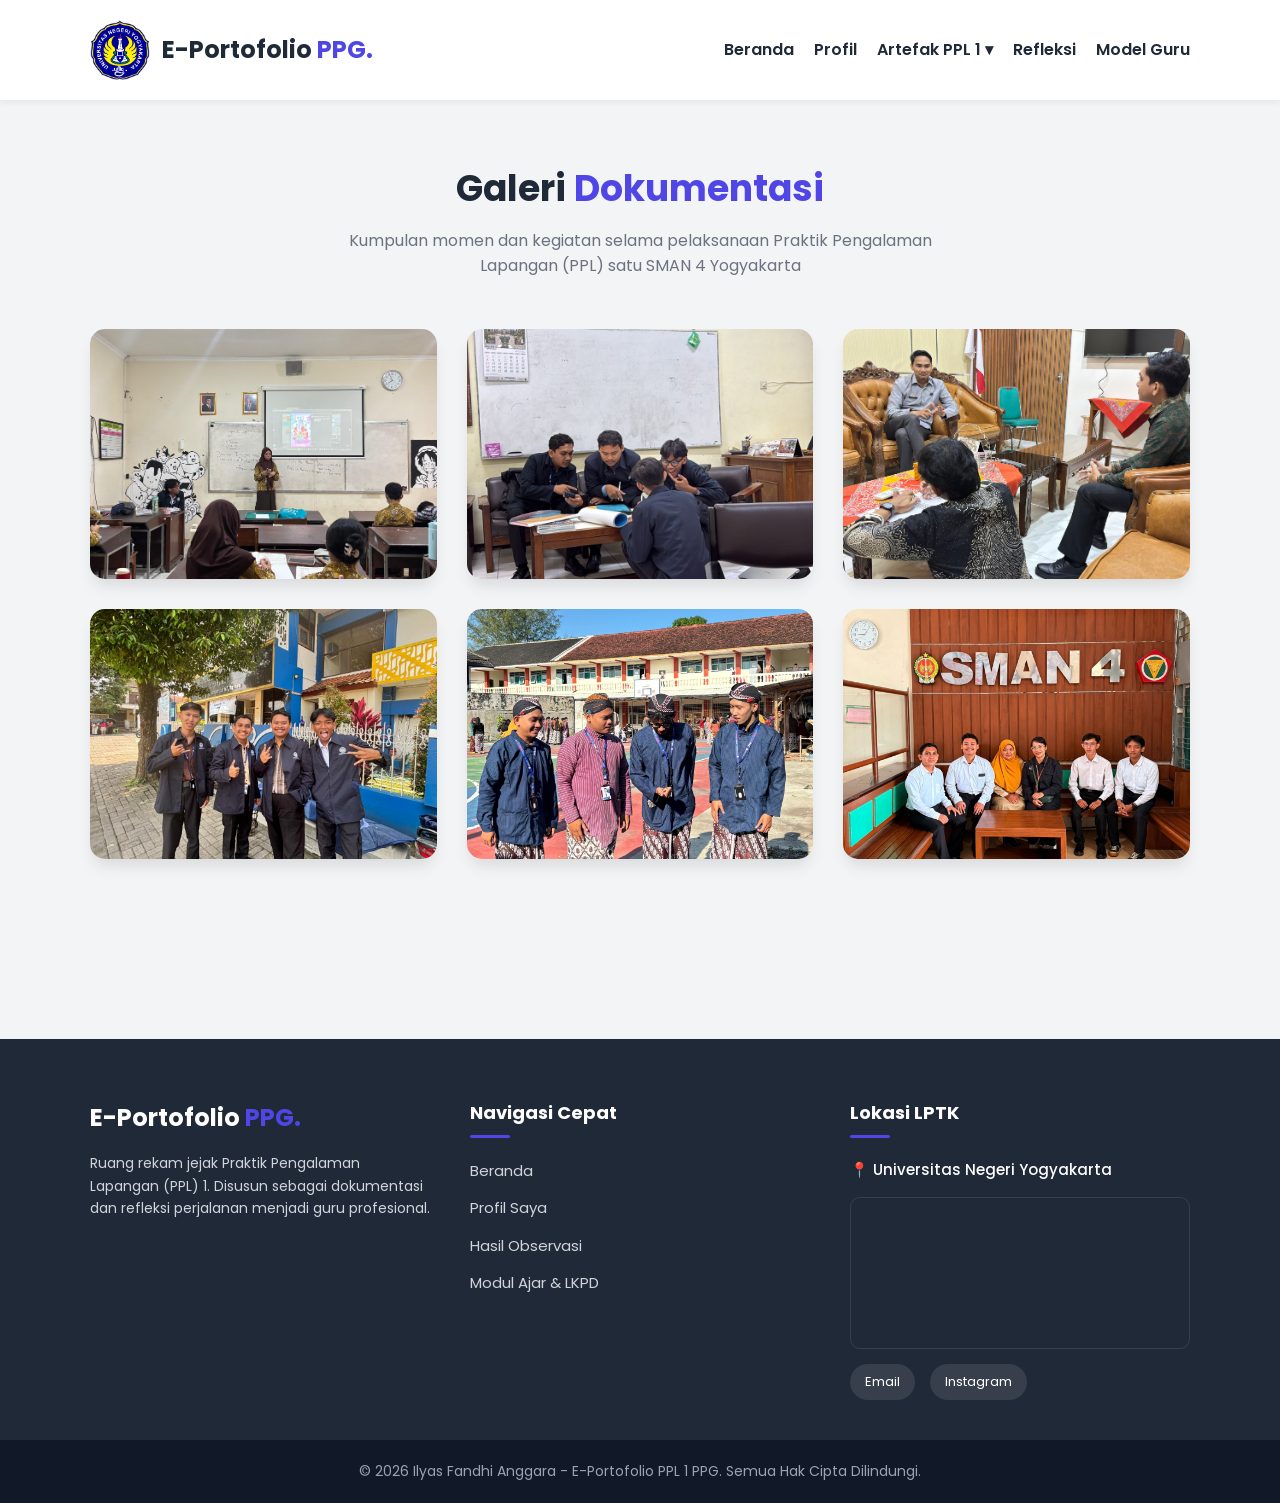
==== dokumentasi.html @ 31c81ce7 "first commit" ====
<!doctype html>
<html lang="id">
  <head>
    <meta charset="UTF-8" />
    <meta name="viewport" content="width=device-width, initial-scale=1.0" />
    <title>Dokumentasi PPL 1 | PPG Calon Guru</title>
    <link rel="stylesheet" href="Css/dokumentasi.css" />
    <link rel="icon" type="image/png" href="Images/logo_uny.png" />
    <link href="https://fonts.googleapis.com/css2?family=Poppins:wght@300;400;600;700&display=swap" rel="stylesheet" />
  </head>
  <body>
    <header>
      <div class="container header-container">
        <div class="logo-wrapper">
          <img src="Images/logo_uny.png" alt="Logo UNY" class="logo-img" />
          <h2 class="logo">E-Portofolio<span> PPG.</span></h2>
        </div>

        <nav>
          <ul class="nav-links">
            <li><a href="index.html">Beranda</a></li>
            <li><a href="profil.html">Profil</a></li>

            <li class="dropdown">
              <a href="" class="dropbtn">Artefak PPL 1 &#9662;</a>
              <ul class="dropdown-content">
                <li><a href="observasi.html">Hasil Observasi</a></li>
                <li><a href="modul.html">Modul Ajar</a></li>
                <li><a href="lkpd.html">LKPD</a></li>
                <li><a href="dokumentasi.html">Dokumentasi</a></li>
              </ul>
            </li>

            <li><a href="refleksi.html">Refleksi</a></li>
            <li><a href="modelguru.html">Model Guru</a></li>
          </ul>
        </nav>
      </div>
    </header>

    <main>
      <section class="dokumentasi-section">
        <div class="container">
          
          <div class="section-header">
            <h1 class="page-title">Galeri <span>Dokumentasi</span></h1>
            <p class="page-subtitle">Kumpulan momen dan kegiatan selama pelaksanaan Praktik Pengalaman Lapangan (PPL) satu SMAN 4 Yogyakarta</p>
          </div>

          <div class="gallery-grid">
            
            <div class="gallery-item">
              <img src="Images/praktik1.jpeg" alt="Praktik Mengajar">
              <div class="gallery-caption">
                <h3>Praktik Mengajar Kelas X</h3>
                <p>Praktik mengajar langsung di kelas XE5 dengan model pembelajaran PjBL</p>
              </div>
            </div>

            <div class="gallery-item">
              <img src="Images/bimbingan_dpl.jpeg" alt="Bimbingan Kelompok">
              <div class="gallery-caption">
                <h3>Bimbingan Kelompok</h3>
                <p>Bimbingan bersama DPL membahas terkait pembuatan Modul Ajar</p>
              </div>
            </div>

            <div class="gallery-item">
              <img src="Images/Observasi-lingkungan.jpeg" alt="Observasi Lingkungan">
              <div class="gallery-caption">
                <h3>Observasi Sekolah</h3>
                <p>Kegiatan pengenalan lingkungan dan budaya sekolah.</p>
              </div>
            </div>

            <div class="gallery-item">
              <img src="Images/evaluasi.jpeg" alt="Evaluasi Pembelajaran">
              <div class="gallery-caption">
                <h3>Asesmen Pembelajaran</h3>
                <p>Melaksanakan asesmen pembelajaran menggunakan media interaktif.</p>
              </div>
            </div>

            <div class="gallery-item">
              <img src="Images/patbheboys.jpeg" alt="Diskusi Guru Pamong">
              <div class="gallery-caption">
                <h3>Patbhe Boys</h3>
                <p>Pria tampan ppl patbhe PPG Prajab</p>
              </div>
            </div>

            <div class="gallery-item">
              <img src="Images/foto_bersama.jpeg" alt="Foto Bersama">
              <div class="gallery-caption">
                <h3>Foto Bersama</h3>
                <p>Foto bersama Guru Pamong dan Dosen Pembimbing Lapang</p>
              </div>
            </div>

          </div>
        </div>
      </section>
    </main>

    <footer class="site-footer">
      <div class="container footer-container">
        <div class="footer-col brand-col">
          <h3>E-Portofolio<span> PPG.</span></h3>
          <p>Ruang rekam jejak Praktik Pengalaman Lapangan (PPL) 1. Disusun sebagai dokumentasi dan refleksi perjalanan menjadi guru profesional.</p>
        </div>

        <div class="footer-col links-col">
          <h4>Navigasi Cepat</h4>
          <ul>
            <li><a href="index.html">Beranda</a></li>
            <li><a href="profil.html">Profil Saya</a></li>
            <li><a href="observasi.html">Hasil Observasi</a></li>
            <li><a href="modul.html">Modul Ajar & LKPD</a></li>
          </ul>
        </div>

        <div class="footer-col contact-col">
          <h4>Lokasi LPTK</h4>
          <p>📍 Universitas Negeri Yogyakarta</p>

          <div class="map-container">
            <iframe
              src="https://maps.google.com/maps?q=Universitas%20Negeri%20Yogyakarta&t=&z=15&ie=UTF8&iwloc=&output=embed"
              width="100%"
              height="150"
              style="border: 0"
              allowfullscreen=""
              loading="lazy"
              referrerpolicy="no-referrer-when-downgrade"
            >
            </iframe>
          </div>

          <div class="social-links">
            <a href="ilyasfandhianggara@gmail.com">Email</a>
            <a href="https://www.instagram.com/fandhidk17/">Instagram</a>
          </div>
        </div>
      </div>

      <div class="footer-bottom">
        <div class="container">
          <p>&copy; 2026 Ilyas Fandhi Anggara - E-Portofolio PPL 1 PPG. Semua Hak Cipta Dilindungi.</p>
        </div>
      </div>
    </footer>
  </body>
</html>
  </body>
</html>
---- Css/dokumentasi.css ----
/* --- Pengaturan Dasar & Variabel Warna Kekinian --- */
:root {
  --primary-color: #4f46e5; /* Biru Indigo */
  --secondary-color: #818cf8;
  --dark-color: #1f2937;
  --light-bg: #f3f4f6;
  --white: #ffffff;
  --transition: all 0.3s ease;
}

* {
  margin: 0;
  padding: 0;
  box-sizing: border-box;
  font-family: "Poppins", sans-serif;
}

/* Scroll yang mulus saat menu diklik */
html {
  scroll-behavior: smooth;
}

body {
  background-color: var(--light-bg);
  color: var(--dark-color);
  line-height: 1.6;
}

.container {
  width: 90%;
  max-width: 1100px;
  margin: auto;
}

/* --- Pengaturan Logo Kampus (UNY) --- */
.logo-wrapper {
  display: flex;
  align-items: center;
  gap: 12px; /* Jarak antara gambar logo UNY dan teks */
}

.logo-img {
  width: 60px; /* Atur angka ini kalau logonya kelihatannya kurang besar atau kekecilan */
  height: auto;
}

/* --- Header & Navigasi Sticky --- */
header {
  background-color: var(--white);
  box-shadow: 0 4px 6px -1px rgba(0, 0, 0, 0.05);
  position: sticky;
  top: 0;
  z-index: 100;
}

.header-container {
  display: flex;
  justify-content: space-between;
  align-items: center;
  padding: 20px 0;
}

.logo {
  font-size: 24px;
  font-weight: 700;
  color: var(--dark-color);
  margin-bottom: 0; /* Memastikan tidak ada margin bawah berlebih */
}

.logo span {
  color: var(--primary-color);
}

.nav-links {
  list-style: none;
  display: flex;
  gap: 20px;
  align-items: center; /* Memastikan semua menu lurus sejajar di tengah */
}

.nav-links a {
  text-decoration: none;
  color: var(--dark-color);
  font-weight: 600;
  transition: var(--transition);
}

.nav-links a:hover {
  color: var(--primary-color);
}

/* =========================================
   GAYA UNTUK MENU DROPDOWN DOKUMEN PPL
   ========================================= */

/* Menjadikan list dropdown sebagai patokan posisi */
.dropdown {
  position: relative;
}

/* Mengatur panah kecil agar sejajar dengan teks */
.dropbtn {
  display: flex;
  align-items: center;
  gap: 5px;
  cursor: pointer;
}

/* Kotak isi dropdown (Disembunyikan secara default) */
.dropdown-content {
  display: none;
  position: absolute;
  background-color: var(--white);
  min-width: 220px;
  box-shadow: 0 10px 25px rgba(0, 0, 0, 0.1);
  border-radius: 10px;
  top: 100%;
  left: 0;
  z-index: 1000;
  padding: 10px 0;
  margin-top: 2px; /* Jarak antara kotak menu dan header */
  list-style: none;
}

/* Gaya teks di dalam kotak dropdown */
.dropdown-content li a {
  color: var(--dark-color);
  padding: 12px 25px;
  text-decoration: none;
  display: block;
  font-size: 14px;
  font-weight: 500;
  transition: var(--transition);
}

/* Warna saat kursor menyentuh pilihan dokumen */
.dropdown-content li a:hover {
  background-color: rgba(79, 70, 229, 0.05);
  color: var(--primary-color);
  padding-left: 30px; /* Efek teks bergeser sedikit ke kanan */
}

/* Menampilkan kotak dropdown saat menu utama disorot */
.dropdown:hover .dropdown-content {
  display: block;
  animation: fadeInDropdown 0.3s ease;
}

/* Animasi muncul dari atas ke bawah */
@keyframes fadeInDropdown {
  from {
    opacity: 0;
    transform: translateY(-10px);
  }
  to {
    opacity: 1;
    transform: translateY(0);
  }
}
/* =========================================
   GAYA FOOTER MODERN (3 KOLOM + MAP)
   ========================================= */
.site-footer {
  background-color: var(--dark-color);
  color: #d1d5db;
  padding: 60px 0 0 0;
  margin-top: 80px;
}

.footer-container {
  display: grid;
  grid-template-columns: repeat(auto-fit, minmax(250px, 1fr));
  gap: 40px;
  margin-bottom: 40px;
}

.footer-col h3 {
  color: var(--white);
  font-size: 24px;
  margin-bottom: 15px;
}

.footer-col h3 span {
  color: var(--primary-color);
}

.footer-col h4 {
  color: var(--white);
  font-size: 18px;
  margin-bottom: 20px;
  position: relative;
  padding-bottom: 10px;
}

.footer-col h4::after {
  content: "";
  position: absolute;
  left: 0;
  bottom: 0;
  width: 40px;
  height: 3px;
  background-color: var(--primary-color);
  border-radius: 5px;
}

.brand-col p {
  line-height: 1.6;
  font-size: 14px;
}

.links-col ul {
  list-style: none;
}

.links-col ul li {
  margin-bottom: 12px;
}

.links-col ul li a {
  color: #d1d5db;
  text-decoration: none;
  transition: var(--transition);
  font-size: 15px;
}

.links-col ul li a:hover {
  color: var(--primary-color);
  padding-left: 5px;
}

.contact-col p {
  font-size: 15px;
  margin-bottom: 5px;
  font-weight: 500;
  color: var(--white);
}

/* Peta Google Maps */
.map-container {
  width: 100%;
  margin-top: 15px;
  border-radius: 10px;
  overflow: hidden;
  border: 1px solid rgba(255, 255, 255, 0.1);
  line-height: 0;
}

.map-container iframe {
  filter: grayscale(30%) contrast(1.1);
  transition: var(--transition);
}

.map-container iframe:hover {
  filter: grayscale(0%);
}

/* Link Sosmed */
.social-links {
  margin-top: 15px;
  display: flex;
  gap: 15px;
}

.social-links a {
  color: var(--white);
  text-decoration: none;
  font-size: 13px;
  background: rgba(255, 255, 255, 0.1);
  padding: 8px 15px;
  border-radius: 20px;
  transition: var(--transition);
}

.social-links a:hover {
  background: var(--primary-color);
}

/* Garis Hak Cipta */
.footer-bottom {
  background-color: #111827;
  padding: 20px 0;
  text-align: center;
  font-size: 14px;
  color: #9ca3af;
}

/* =========================================
   GAYA HALAMAN DOKUMENTASI (GALERI)
   ========================================= */

.dokumentasi-section {
  padding: 60px 0 100px 0;
}

.section-header {
  text-align: center;
  margin-bottom: 50px;
}

.page-title {
  font-size: 36px;
  color: var(--dark-color);
  margin-bottom: 10px;
}

.page-title span {
  color: var(--primary-color);
}

.page-subtitle {
  color: #6b7280;
  font-size: 16px;
  max-width: 600px;
  margin: 0 auto;
}

.gallery-grid {
  display: grid;
  /* Membuat kolom galeri responsif secara otomatis */
  grid-template-columns: repeat(auto-fit, minmax(300px, 1fr));
  gap: 30px;
}

/* Kotak utama untuk masing-masing foto */
.gallery-item {
  position: relative;
  border-radius: 15px;
  overflow: hidden;
  box-shadow: 0 10px 15px -3px rgba(0, 0, 0, 0.1);
  cursor: pointer;
  background-color: var(--white);
}

.gallery-item img {
  width: 100%;
  height: 250px;
  object-fit: cover; /* Mencegah gambar gepeng */
  display: block;
  transition: transform 0.5s ease; /* Transisi zoom yang mulus */
}

/* Gaya kotak keterangan yang disembunyikan di bawah */
.gallery-caption {
  position: absolute;
  bottom: -100%; /* Sembunyikan di luar kotak gambar */
  left: 0;
  width: 100%;
  padding: 30px 20px 20px 20px;
  /* Membuat gradasi gelap agar teks terbaca jelas */
  background: linear-gradient(to top, rgba(31, 41, 55, 0.95), rgba(31, 41, 55, 0.6), transparent);
  color: var(--white);
  transition: bottom 0.4s ease; /* Animasi geser ke atas */
}

.gallery-caption h3 {
  font-size: 18px;
  margin-bottom: 5px;
}

.gallery-caption p {
  font-size: 14px;
  color: #d1d5db;
}

/* --- Efek Interaktif (Hover) --- */
.gallery-item:hover img {
  transform: scale(1.1); /* Gambar membesar sedikit */
}

.gallery-item:hover .gallery-caption {
  bottom: 0; /* Kotak teks muncul dari bawah */
}
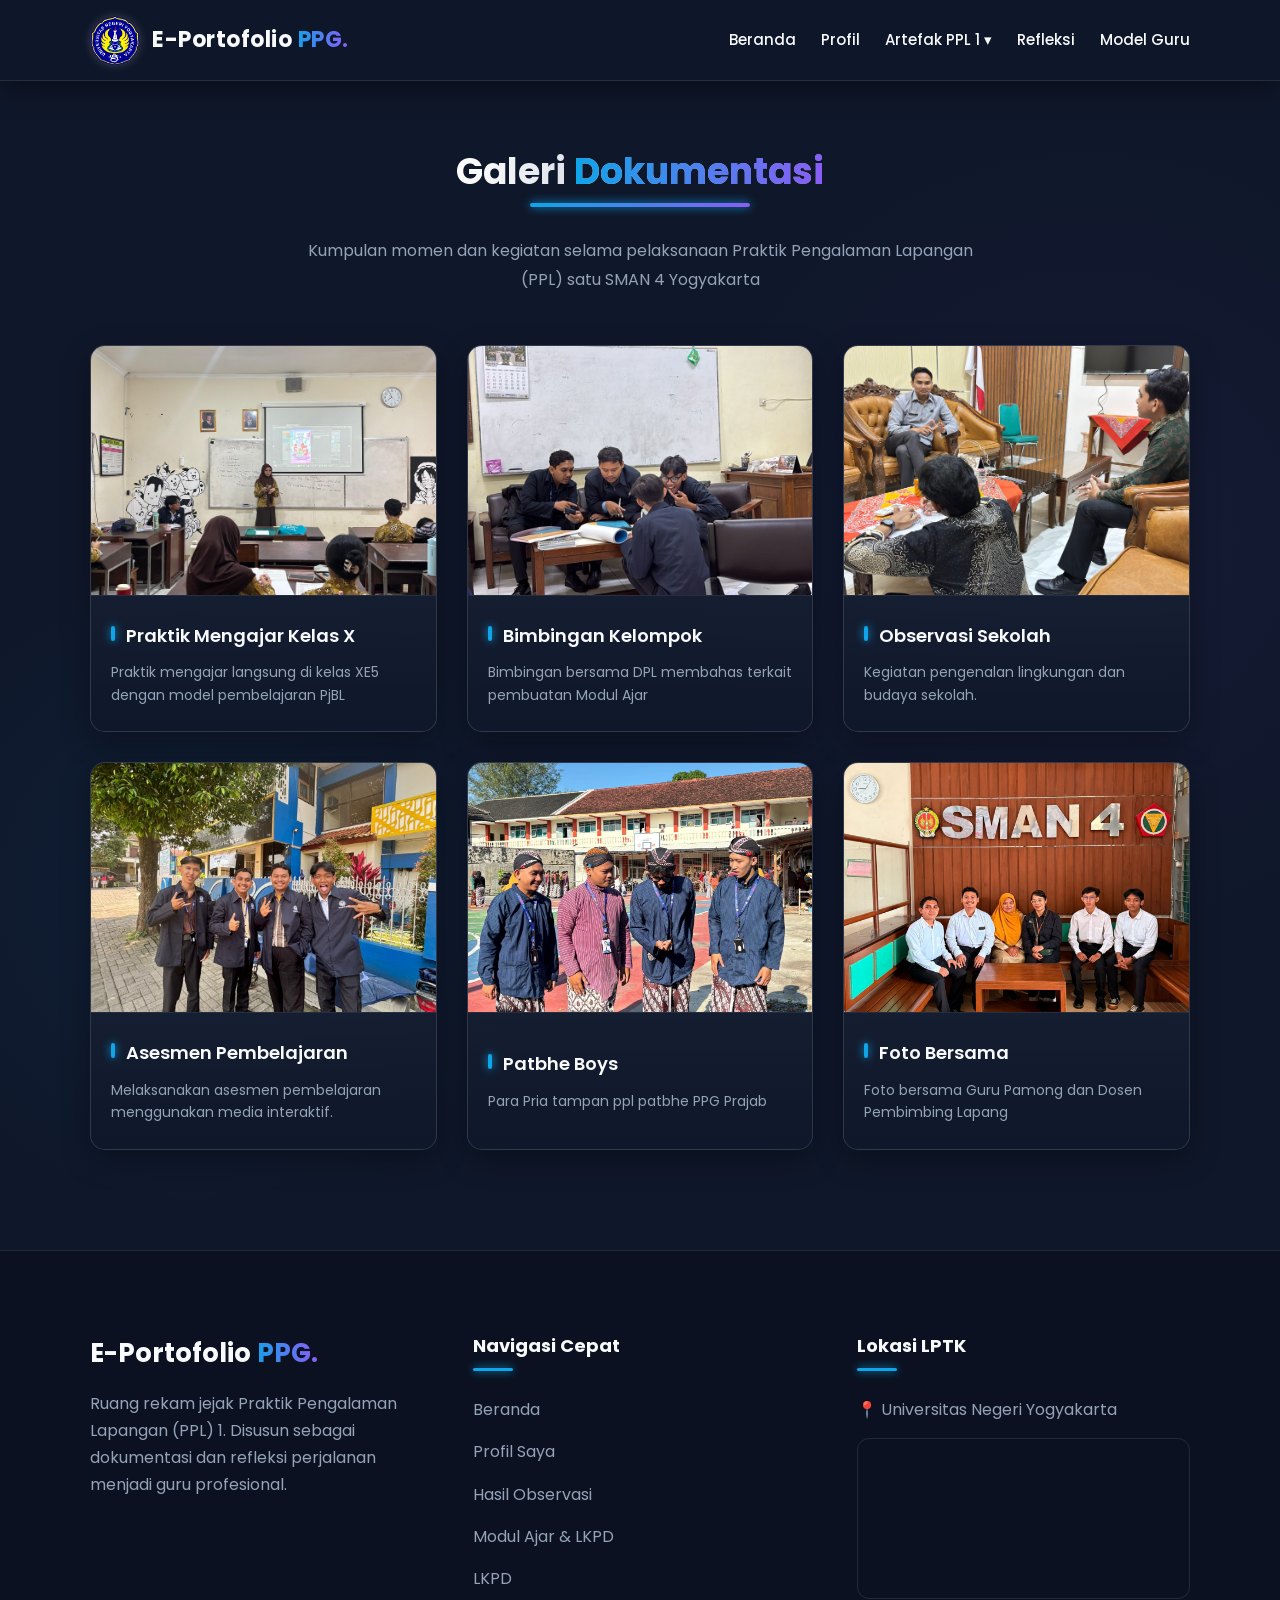
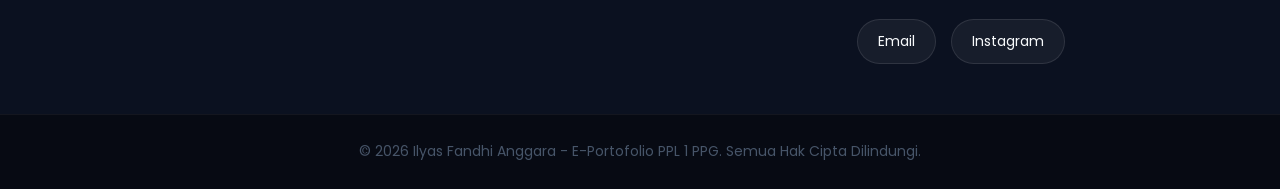
==== commit f203ff9c: "update3" ====
--- a/dokumentasi.html
+++ b/dokumentasi.html
@@ -4,9 +4,9 @@
     <meta charset="UTF-8" />
     <meta name="viewport" content="width=device-width, initial-scale=1.0" />
     <title>Dokumentasi PPL 1 | PPG Calon Guru</title>
+    <link rel="icon" type="image/png" href="Images/logo_uny.png" />
     <link rel="stylesheet" href="Css/dokumentasi.css" />
-    <link rel="icon" type="image/png" href="Images/logo_uny.png" />
-    <link href="https://fonts.googleapis.com/css2?family=Poppins:wght@300;400;600;700&display=swap" rel="stylesheet" />
+    <link href="https://fonts.googleapis.com/css2?family=Poppins:wght@300;400;500;600;700;800&display=swap" rel="stylesheet" />
   </head>
   <body>
     <header>
@@ -17,12 +17,17 @@
         </div>
 
         <nav>
+          <div class="menu-toggle" id="mobile-menu">
+            <span class="bar"></span>
+            <span class="bar"></span>
+            <span class="bar"></span>
+          </div>
           <ul class="nav-links">
             <li><a href="index.html">Beranda</a></li>
             <li><a href="profil.html">Profil</a></li>
 
             <li class="dropdown">
-              <a href="" class="dropbtn">Artefak PPL 1 &#9662;</a>
+              <a href="#" class="dropbtn">Artefak PPL 1 ▾</a>
               <ul class="dropdown-content">
                 <li><a href="observasi.html">Hasil Observasi</a></li>
                 <li><a href="modul.html">Modul Ajar</a></li>
@@ -39,64 +44,73 @@
     </header>
 
     <main>
-      <section class="dokumentasi-section">
+      <section class="dokumentasi-section reveal">
         <div class="container">
-          
           <div class="section-header">
             <h1 class="page-title">Galeri <span>Dokumentasi</span></h1>
             <p class="page-subtitle">Kumpulan momen dan kegiatan selama pelaksanaan Praktik Pengalaman Lapangan (PPL) satu SMAN 4 Yogyakarta</p>
           </div>
 
           <div class="gallery-grid">
-            
-            <div class="gallery-item">
-              <img src="Images/praktik1.jpeg" alt="Praktik Mengajar">
+            <div class="gallery-item reveal">
+              <div class="img-wrapper">
+                <img src="Images/praktik1.jpeg" alt="Praktik Mengajar" />
+              </div>
               <div class="gallery-caption">
                 <h3>Praktik Mengajar Kelas X</h3>
                 <p>Praktik mengajar langsung di kelas XE5 dengan model pembelajaran PjBL</p>
               </div>
             </div>
 
-            <div class="gallery-item">
-              <img src="Images/bimbingan_dpl.jpeg" alt="Bimbingan Kelompok">
+            <div class="gallery-item reveal">
+              <div class="img-wrapper">
+                <img src="Images/bimbingan_dpl.jpeg" alt="Bimbingan Kelompok" />
+              </div>
               <div class="gallery-caption">
                 <h3>Bimbingan Kelompok</h3>
                 <p>Bimbingan bersama DPL membahas terkait pembuatan Modul Ajar</p>
               </div>
             </div>
 
-            <div class="gallery-item">
-              <img src="Images/Observasi-lingkungan.jpeg" alt="Observasi Lingkungan">
+            <div class="gallery-item reveal">
+              <div class="img-wrapper">
+                <img src="Images/Observasi-lingkungan.jpeg" alt="Observasi Lingkungan" />
+              </div>
               <div class="gallery-caption">
                 <h3>Observasi Sekolah</h3>
                 <p>Kegiatan pengenalan lingkungan dan budaya sekolah.</p>
               </div>
             </div>
 
-            <div class="gallery-item">
-              <img src="Images/evaluasi.jpeg" alt="Evaluasi Pembelajaran">
+            <div class="gallery-item reveal">
+              <div class="img-wrapper">
+                <img src="Images/evaluasi.jpeg" alt="Evaluasi Pembelajaran" />
+              </div>
               <div class="gallery-caption">
                 <h3>Asesmen Pembelajaran</h3>
                 <p>Melaksanakan asesmen pembelajaran menggunakan media interaktif.</p>
               </div>
             </div>
 
-            <div class="gallery-item">
-              <img src="Images/patbheboys.jpeg" alt="Diskusi Guru Pamong">
+            <div class="gallery-item reveal">
+              <div class="img-wrapper">
+                <img src="Images/patbheboys.jpeg" alt="Diskusi Guru Pamong" />
+              </div>
               <div class="gallery-caption">
                 <h3>Patbhe Boys</h3>
-                <p>Pria tampan ppl patbhe PPG Prajab</p>
-              </div>
-            </div>
-
-            <div class="gallery-item">
-              <img src="Images/foto_bersama.jpeg" alt="Foto Bersama">
+                <p>Para Pria tampan ppl patbhe PPG Prajab</p>
+              </div>
+            </div>
+
+            <div class="gallery-item reveal">
+              <div class="img-wrapper">
+                <img src="Images/foto_bersama.jpeg" alt="Foto Bersama" />
+              </div>
               <div class="gallery-caption">
                 <h3>Foto Bersama</h3>
                 <p>Foto bersama Guru Pamong dan Dosen Pembimbing Lapang</p>
               </div>
             </div>
-
           </div>
         </div>
       </section>
@@ -116,6 +130,7 @@
             <li><a href="profil.html">Profil Saya</a></li>
             <li><a href="observasi.html">Hasil Observasi</a></li>
             <li><a href="modul.html">Modul Ajar & LKPD</a></li>
+            <li><a href="lkpd.html">LKPD</a></li>
           </ul>
         </div>
 
@@ -137,19 +152,64 @@
           </div>
 
           <div class="social-links">
-            <a href="ilyasfandhianggara@gmail.com">Email</a>
-            <a href="https://www.instagram.com/fandhidk17/">Instagram</a>
+            <a href="mailto:ilyasfandhianggara@gmail.com">Email</a>
+            <a href="https://www.instagram.com/fandhidk17/" target="_blank">Instagram</a>
           </div>
         </div>
       </div>
 
       <div class="footer-bottom">
         <div class="container">
-          <p>&copy; 2026 Ilyas Fandhi Anggara - E-Portofolio PPL 1 PPG. Semua Hak Cipta Dilindungi.</p>
+          <p>© 2026 Ilyas Fandhi Anggara - E-Portofolio PPL 1 PPG. Semua Hak Cipta Dilindungi.</p>
         </div>
       </div>
     </footer>
+
+    <script>
+      const menu = document.querySelector("#mobile-menu");
+      const menuLinks = document.querySelector(".nav-links");
+      const dropdown = document.querySelector(".dropdown");
+      const dropbtn = document.querySelector(".dropbtn");
+
+      // 1. Fungsi Toggle Hamburger Menu
+      menu.addEventListener("click", function () {
+        menuLinks.classList.toggle("active");
+        menu.classList.toggle("is-active");
+      });
+
+      // 2. Fungsi Dropdown khusus Mobile
+      dropbtn.addEventListener("click", function (e) {
+        if (window.innerWidth <= 768) {
+          e.preventDefault();
+          dropdown.classList.toggle("active");
+        }
+      });
+
+      // 3. Menutup menu jika link diklik
+      document.querySelectorAll(".nav-links a:not(.dropbtn)").forEach((n) =>
+        n.addEventListener("click", () => {
+          menuLinks.classList.remove("active");
+          menu.classList.remove("is-active");
+          dropdown.classList.remove("active");
+        }),
+      );
+
+      // 4. Animasi Scroll Reveal
+      function reveal() {
+        var reveals = document.querySelectorAll(".reveal");
+        for (var i = 0; i < reveals.length; i++) {
+          var windowHeight = window.innerHeight;
+          var elementTop = reveals[i].getBoundingClientRect().top;
+          var elementVisible = 100;
+
+          if (elementTop < windowHeight - elementVisible) {
+            reveals[i].classList.add("active");
+          }
+        }
+      }
+
+      window.addEventListener("scroll", reveal);
+      reveal(); // Jalankan sekali saat dimuat
+    </script>
   </body>
 </html>
-  </body>
-</html>
--- a/Css/dokumentasi.css
+++ b/Css/dokumentasi.css
@@ -1,11 +1,15 @@
-/* --- Pengaturan Dasar & Variabel Warna Kekinian --- */
+/* --- Pengaturan Dasar & Variabel Warna Dark Tech --- */
 :root {
-  --primary-color: #4f46e5; /* Biru Indigo */
-  --secondary-color: #818cf8;
-  --dark-color: #1f2937;
-  --light-bg: #f3f4f6;
-  --white: #ffffff;
-  --transition: all 0.3s ease;
+  --primary-color: #0ea5e9;
+  --primary-hover: #38bdf8;
+  --secondary-color: #8b5cf6;
+  --bg-color: #0f172a;
+  --card-bg: rgba(30, 41, 59, 0.7);
+  --text-main: #f8fafc;
+  --text-muted: #94a3b8;
+  --border-color: rgba(255, 255, 255, 0.1);
+  --glass-bg: rgba(15, 23, 42, 0.85);
+  --transition: all 0.4s cubic-bezier(0.4, 0, 0.2, 1);
 }
 
 * {
@@ -15,15 +19,16 @@
   font-family: "Poppins", sans-serif;
 }
 
-/* Scroll yang mulus saat menu diklik */
 html {
   scroll-behavior: smooth;
 }
 
 body {
-  background-color: var(--light-bg);
-  color: var(--dark-color);
-  line-height: 1.6;
+  background-color: var(--bg-color);
+  color: var(--text-main);
+  line-height: 1.7;
+  overflow-x: hidden;
+  background-image: radial-gradient(circle at 15% 50%, rgba(14, 165, 233, 0.05), transparent 25%), radial-gradient(circle at 85% 30%, rgba(139, 92, 246, 0.05), transparent 25%);
 }
 
 .container {
@@ -32,166 +37,398 @@
   margin: auto;
 }
 
-/* --- Pengaturan Logo Kampus (UNY) --- */
-.logo-wrapper {
-  display: flex;
-  align-items: center;
-  gap: 12px; /* Jarak antara gambar logo UNY dan teks */
-}
-
-.logo-img {
-  width: 60px; /* Atur angka ini kalau logonya kelihatannya kurang besar atau kekecilan */
-  height: auto;
-}
-
-/* --- Header & Navigasi Sticky --- */
+/* --- Header Glassmorphism Dark --- */
 header {
-  background-color: var(--white);
-  box-shadow: 0 4px 6px -1px rgba(0, 0, 0, 0.05);
+  background-color: var(--glass-bg);
+  backdrop-filter: blur(16px);
+  -webkit-backdrop-filter: blur(16px);
+  box-shadow: 0 4px 30px rgba(0, 0, 0, 0.5);
   position: sticky;
   top: 0;
   z-index: 100;
+  border-bottom: 1px solid var(--border-color);
 }
 
 .header-container {
   display: flex;
   justify-content: space-between;
   align-items: center;
-  padding: 20px 0;
+  padding: 15px 0;
+}
+
+.logo-wrapper {
+  display: flex;
+  align-items: center;
+  gap: 12px;
+}
+
+.logo-img {
+  width: 50px;
+  height: auto;
+  transition: var(--transition);
+  filter: drop-shadow(0 0 5px rgba(255, 255, 255, 0.2));
+}
+
+.logo-img:hover {
+  transform: rotate(-10deg) scale(1.1);
+  filter: drop-shadow(0 0 10px var(--primary-color));
 }
 
 .logo {
-  font-size: 24px;
+  font-size: 22px;
   font-weight: 700;
-  color: var(--dark-color);
-  margin-bottom: 0; /* Memastikan tidak ada margin bawah berlebih */
+  color: var(--text-main);
+  letter-spacing: 0.5px;
 }
 
 .logo span {
-  color: var(--primary-color);
+  background: linear-gradient(to right, var(--primary-color), var(--secondary-color));
+  -webkit-background-clip: text;
+  -webkit-text-fill-color: transparent;
 }
 
 .nav-links {
   list-style: none;
   display: flex;
-  gap: 20px;
-  align-items: center; /* Memastikan semua menu lurus sejajar di tengah */
+  gap: 25px;
+  align-items: center;
 }
 
 .nav-links a {
   text-decoration: none;
-  color: var(--dark-color);
-  font-weight: 600;
-  transition: var(--transition);
+  color: var(--text-main);
+  font-weight: 500;
+  font-size: 15px;
+  transition: var(--transition);
+  position: relative;
+}
+
+.nav-links a::after {
+  content: "";
+  position: absolute;
+  width: 0;
+  height: 2px;
+  bottom: -5px;
+  left: 0;
+  background: linear-gradient(90deg, var(--primary-color), var(--secondary-color));
+  transition: var(--transition);
+}
+
+.nav-links a:hover::after {
+  width: 100%;
+  box-shadow: 0 0 8px var(--primary-color);
 }
 
 .nav-links a:hover {
-  color: var(--primary-color);
-}
-
-/* =========================================
-   GAYA UNTUK MENU DROPDOWN DOKUMEN PPL
-   ========================================= */
-
-/* Menjadikan list dropdown sebagai patokan posisi */
+  color: var(--primary-hover);
+}
+
+/* Dropdown Modern */
 .dropdown {
   position: relative;
 }
 
-/* Mengatur panah kecil agar sejajar dengan teks */
 .dropbtn {
-  display: flex;
-  align-items: center;
   gap: 5px;
   cursor: pointer;
 }
 
-/* Kotak isi dropdown (Disembunyikan secara default) */
 .dropdown-content {
   display: none;
   position: absolute;
-  background-color: var(--white);
+  background-color: #1e293b;
   min-width: 220px;
-  box-shadow: 0 10px 25px rgba(0, 0, 0, 0.1);
-  border-radius: 10px;
+  box-shadow: 0 15px 35px rgba(0, 0, 0, 0.5);
+  border-radius: 12px;
   top: 100%;
   left: 0;
   z-index: 1000;
-  padding: 10px 0;
-  margin-top: 2px; /* Jarak antara kotak menu dan header */
+  padding: 15px 0;
+  margin-top: 5px;
   list-style: none;
-}
-
-/* Gaya teks di dalam kotak dropdown */
+  border: 1px solid var(--border-color);
+}
+
 .dropdown-content li a {
-  color: var(--dark-color);
-  padding: 12px 25px;
-  text-decoration: none;
+  color: var(--text-muted);
+  padding: 10px 25px;
   display: block;
   font-size: 14px;
-  font-weight: 500;
-  transition: var(--transition);
-}
-
-/* Warna saat kursor menyentuh pilihan dokumen */
+}
+
+.dropdown-content li a::after {
+  display: none;
+}
+
 .dropdown-content li a:hover {
-  background-color: rgba(79, 70, 229, 0.05);
+  background-color: rgba(14, 165, 233, 0.1);
   color: var(--primary-color);
-  padding-left: 30px; /* Efek teks bergeser sedikit ke kanan */
-}
-
-/* Menampilkan kotak dropdown saat menu utama disorot */
+  padding-left: 32px;
+  font-weight: 600;
+  border-left: 3px solid var(--primary-color);
+}
+
 .dropdown:hover .dropdown-content {
   display: block;
-  animation: fadeInDropdown 0.3s ease;
-}
-
-/* Animasi muncul dari atas ke bawah */
+  animation: fadeInDropdown 0.4s cubic-bezier(0.4, 0, 0.2, 1);
+}
+
 @keyframes fadeInDropdown {
   from {
     opacity: 0;
-    transform: translateY(-10px);
+    transform: translateY(-15px) scale(0.95);
   }
   to {
     opacity: 1;
-    transform: translateY(0);
-  }
-}
+    transform: translateY(0) scale(1);
+  }
+}
+
+/* --- Menu Mobile --- */
+.menu-toggle {
+  display: none;
+  flex-direction: column;
+  cursor: pointer;
+  gap: 6px;
+}
+
+.bar {
+  width: 26px;
+  height: 3px;
+  background-color: var(--text-main);
+  border-radius: 3px;
+  transition: var(--transition);
+}
+
+@media (max-width: 768px) {
+  .menu-toggle {
+    display: flex;
+  }
+  .nav-links {
+    position: absolute;
+    top: 100%;
+    left: -100%;
+    flex-direction: column;
+    background-color: #1e293b;
+    width: 100%;
+    text-align: center;
+    transition: left 0.4s ease-in-out;
+    box-shadow: 0 10px 15px rgba(0, 0, 0, 0.3);
+    padding: 20px 0;
+    border-bottom: 1px solid var(--border-color);
+  }
+  .nav-links.active {
+    left: 0;
+  }
+  .nav-links li {
+    margin: 15px 0;
+  }
+  .dropdown-content {
+    position: static;
+    display: block;
+    visibility: hidden;
+    max-height: 0;
+    overflow: hidden;
+    background-color: transparent;
+    box-shadow: none;
+    padding: 0;
+    border: none;
+    transition:
+      max-height 0.4s ease,
+      padding 0.4s ease,
+      visibility 0.4s;
+  }
+  .dropdown.active .dropdown-content {
+    visibility: visible;
+    max-height: 300px;
+    padding: 10px 0;
+  }
+}
+
+/* --- Animasi Scroll --- */
+.reveal {
+  opacity: 0;
+  transform: translateY(40px);
+  transition: all 0.8s cubic-bezier(0.5, 0, 0, 1);
+}
+.reveal.active {
+  opacity: 1;
+  transform: translateY(0);
+}
+
 /* =========================================
-   GAYA FOOTER MODERN (3 KOLOM + MAP)
-   ========================================= */
+         GAYA DOKUMENTASI & GALERI (DARK THEME)
+         ========================================= */
+.dokumentasi-section {
+  padding: 60px 0 100px 0;
+  min-height: 80vh;
+}
+
+.section-header {
+  text-align: center;
+  margin-bottom: 50px;
+}
+
+.page-title {
+  font-size: 36px;
+  font-weight: 700;
+  margin-bottom: 15px;
+  position: relative;
+  display: inline-block;
+  background: linear-gradient(to right, #fff, var(--text-muted));
+  -webkit-background-clip: text;
+  -webkit-text-fill-color: transparent;
+}
+
+.page-title span {
+  background: linear-gradient(to right, var(--primary-color), var(--secondary-color));
+  -webkit-background-clip: text;
+  -webkit-text-fill-color: transparent;
+}
+
+.page-title::after {
+  content: "";
+  position: absolute;
+  width: 60%;
+  height: 4px;
+  bottom: -5px;
+  left: 20%;
+  background: linear-gradient(90deg, var(--primary-color), var(--secondary-color));
+  border-radius: 4px;
+  box-shadow: 0 0 10px var(--primary-color);
+}
+
+.page-subtitle {
+  color: var(--text-muted);
+  font-size: 16px;
+  line-height: 1.8;
+  max-width: 700px;
+  margin: 20px auto 0 auto;
+}
+
+/* Grid Galeri */
+.gallery-grid {
+  display: grid;
+  grid-template-columns: repeat(auto-fit, minmax(320px, 1fr));
+  gap: 30px;
+  margin-top: 40px;
+}
+
+/* Kartu Galeri */
+.gallery-item {
+  background: var(--card-bg);
+  border: 1px solid var(--border-color);
+  border-radius: 15px;
+  overflow: hidden;
+  position: relative;
+  transition: var(--transition);
+  box-shadow: 0 10px 30px rgba(0, 0, 0, 0.3);
+  backdrop-filter: blur(10px);
+  display: flex;
+  flex-direction: column;
+}
+
+.gallery-item:hover {
+  transform: translateY(-10px);
+  border-color: rgba(14, 165, 233, 0.5);
+  box-shadow: 0 15px 35px rgba(14, 165, 233, 0.15);
+}
+
+.img-wrapper {
+  width: 100%;
+  height: 250px;
+  overflow: hidden;
+  position: relative;
+}
+
+.img-wrapper img {
+  width: 100%;
+  height: 100%;
+  object-fit: cover;
+  transition: transform 0.6s cubic-bezier(0.25, 1, 0.5, 1);
+  border-bottom: 1px solid rgba(255, 255, 255, 0.05);
+}
+
+.gallery-item:hover .img-wrapper img {
+  transform: scale(1.08);
+}
+
+.gallery-caption {
+  padding: 25px 20px;
+  background: linear-gradient(to top, rgba(15, 23, 42, 1), rgba(15, 23, 42, 0.4));
+  flex-grow: 1;
+  display: flex;
+  flex-direction: column;
+  justify-content: center;
+}
+
+.gallery-caption h3 {
+  color: var(--text-main);
+  font-size: 18px;
+  font-weight: 600;
+  margin-bottom: 10px;
+  position: relative;
+  padding-left: 15px;
+}
+
+.gallery-caption h3::before {
+  content: "";
+  position: absolute;
+  left: 0;
+  top: 5px;
+  height: 15px;
+  width: 4px;
+  background: var(--primary-color);
+  border-radius: 2px;
+  box-shadow: 0 0 8px var(--primary-color);
+}
+
+.gallery-caption p {
+  color: var(--text-muted);
+  font-size: 14px;
+  line-height: 1.6;
+}
+
+@media (max-width: 768px) {
+  .gallery-grid {
+    grid-template-columns: 1fr;
+  }
+}
+
+/* =========================================
+         GAYA FOOTER MODERN DARK THEME
+         ========================================= */
 .site-footer {
-  background-color: var(--dark-color);
-  color: #d1d5db;
-  padding: 60px 0 0 0;
-  margin-top: 80px;
+  background-color: #0b1120;
+  color: var(--text-muted);
+  padding: 80px 0 0 0;
+  border-top: 1px solid var(--border-color);
 }
 
 .footer-container {
   display: grid;
   grid-template-columns: repeat(auto-fit, minmax(250px, 1fr));
-  gap: 40px;
-  margin-bottom: 40px;
+  gap: 50px;
+  margin-bottom: 50px;
 }
 
 .footer-col h3 {
-  color: var(--white);
-  font-size: 24px;
+  color: var(--text-main);
+  font-size: 26px;
   margin-bottom: 15px;
 }
-
 .footer-col h3 span {
-  color: var(--primary-color);
-}
-
+  background: linear-gradient(to right, var(--primary-color), var(--secondary-color));
+  -webkit-background-clip: text;
+  -webkit-text-fill-color: transparent;
+}
 .footer-col h4 {
-  color: var(--white);
+  color: var(--text-main);
   font-size: 18px;
-  margin-bottom: 20px;
+  margin-bottom: 25px;
   position: relative;
   padding-bottom: 10px;
 }
-
 .footer-col h4::after {
   content: "";
   position: absolute;
@@ -199,174 +436,69 @@
   bottom: 0;
   width: 40px;
   height: 3px;
-  background-color: var(--primary-color);
+  background: var(--primary-color);
   border-radius: 5px;
-}
-
-.brand-col p {
-  line-height: 1.6;
-  font-size: 14px;
+  box-shadow: 0 0 8px var(--primary-color);
 }
 
 .links-col ul {
   list-style: none;
 }
-
 .links-col ul li {
-  margin-bottom: 12px;
-}
-
+  margin-bottom: 15px;
+}
 .links-col ul li a {
-  color: #d1d5db;
+  color: var(--text-muted);
   text-decoration: none;
   transition: var(--transition);
-  font-size: 15px;
-}
-
+}
 .links-col ul li a:hover {
-  color: var(--primary-color);
-  padding-left: 5px;
-}
-
-.contact-col p {
-  font-size: 15px;
-  margin-bottom: 5px;
-  font-weight: 500;
-  color: var(--white);
-}
-
-/* Peta Google Maps */
+  color: var(--primary-hover);
+  padding-left: 8px;
+}
+
 .map-container {
-  width: 100%;
+  border-radius: 12px;
+  overflow: hidden;
   margin-top: 15px;
-  border-radius: 10px;
-  overflow: hidden;
-  border: 1px solid rgba(255, 255, 255, 0.1);
-  line-height: 0;
-}
-
+  border: 1px solid var(--border-color);
+}
 .map-container iframe {
-  filter: grayscale(30%) contrast(1.1);
-  transition: var(--transition);
-}
-
+  filter: invert(90%) hue-rotate(180deg) contrast(80%);
+  transition: var(--transition);
+}
 .map-container iframe:hover {
-  filter: grayscale(0%);
-}
-
-/* Link Sosmed */
+  filter: invert(90%) hue-rotate(180deg) contrast(100%);
+}
+
 .social-links {
-  margin-top: 15px;
+  margin-top: 20px;
   display: flex;
   gap: 15px;
 }
-
 .social-links a {
-  color: var(--white);
+  background: rgba(255, 255, 255, 0.05);
+  color: var(--text-main);
+  padding: 10px 20px;
+  border-radius: 30px;
   text-decoration: none;
-  font-size: 13px;
-  background: rgba(255, 255, 255, 0.1);
-  padding: 8px 15px;
-  border-radius: 20px;
-  transition: var(--transition);
-}
-
+  font-size: 14px;
+  transition: var(--transition);
+  border: 1px solid rgba(255, 255, 255, 0.1);
+}
 .social-links a:hover {
-  background: var(--primary-color);
-}
-
-/* Garis Hak Cipta */
+  background: rgba(14, 165, 233, 0.1);
+  border-color: var(--primary-color);
+  color: var(--primary-color);
+  box-shadow: 0 0 15px rgba(14, 165, 233, 0.3);
+  transform: translateY(-3px);
+}
+
 .footer-bottom {
-  background-color: #111827;
-  padding: 20px 0;
+  background-color: #070a13;
+  padding: 25px 0;
   text-align: center;
   font-size: 14px;
-  color: #9ca3af;
-}
-
-/* =========================================
-   GAYA HALAMAN DOKUMENTASI (GALERI)
-   ========================================= */
-
-.dokumentasi-section {
-  padding: 60px 0 100px 0;
-}
-
-.section-header {
-  text-align: center;
-  margin-bottom: 50px;
-}
-
-.page-title {
-  font-size: 36px;
-  color: var(--dark-color);
-  margin-bottom: 10px;
-}
-
-.page-title span {
-  color: var(--primary-color);
-}
-
-.page-subtitle {
-  color: #6b7280;
-  font-size: 16px;
-  max-width: 600px;
-  margin: 0 auto;
-}
-
-.gallery-grid {
-  display: grid;
-  /* Membuat kolom galeri responsif secara otomatis */
-  grid-template-columns: repeat(auto-fit, minmax(300px, 1fr));
-  gap: 30px;
-}
-
-/* Kotak utama untuk masing-masing foto */
-.gallery-item {
-  position: relative;
-  border-radius: 15px;
-  overflow: hidden;
-  box-shadow: 0 10px 15px -3px rgba(0, 0, 0, 0.1);
-  cursor: pointer;
-  background-color: var(--white);
-}
-
-.gallery-item img {
-  width: 100%;
-  height: 250px;
-  object-fit: cover; /* Mencegah gambar gepeng */
-  display: block;
-  transition: transform 0.5s ease; /* Transisi zoom yang mulus */
-}
-
-/* Gaya kotak keterangan yang disembunyikan di bawah */
-.gallery-caption {
-  position: absolute;
-  bottom: -100%; /* Sembunyikan di luar kotak gambar */
-  left: 0;
-  width: 100%;
-  padding: 30px 20px 20px 20px;
-  /* Membuat gradasi gelap agar teks terbaca jelas */
-  background: linear-gradient(to top, rgba(31, 41, 55, 0.95), rgba(31, 41, 55, 0.6), transparent);
-  color: var(--white);
-  transition: bottom 0.4s ease; /* Animasi geser ke atas */
-}
-
-.gallery-caption h3 {
-  font-size: 18px;
-  margin-bottom: 5px;
-}
-
-.gallery-caption p {
-  font-size: 14px;
-  color: #d1d5db;
-}
-
-/* --- Efek Interaktif (Hover) --- */
-.gallery-item:hover img {
-  transform: scale(1.1); /* Gambar membesar sedikit */
-}
-
-.gallery-item:hover .gallery-caption {
-  bottom: 0; /* Kotak teks muncul dari bawah */
-}
+  color: #475569;
+  border-top: 1px solid rgba(255, 255, 255, 0.05);
+}
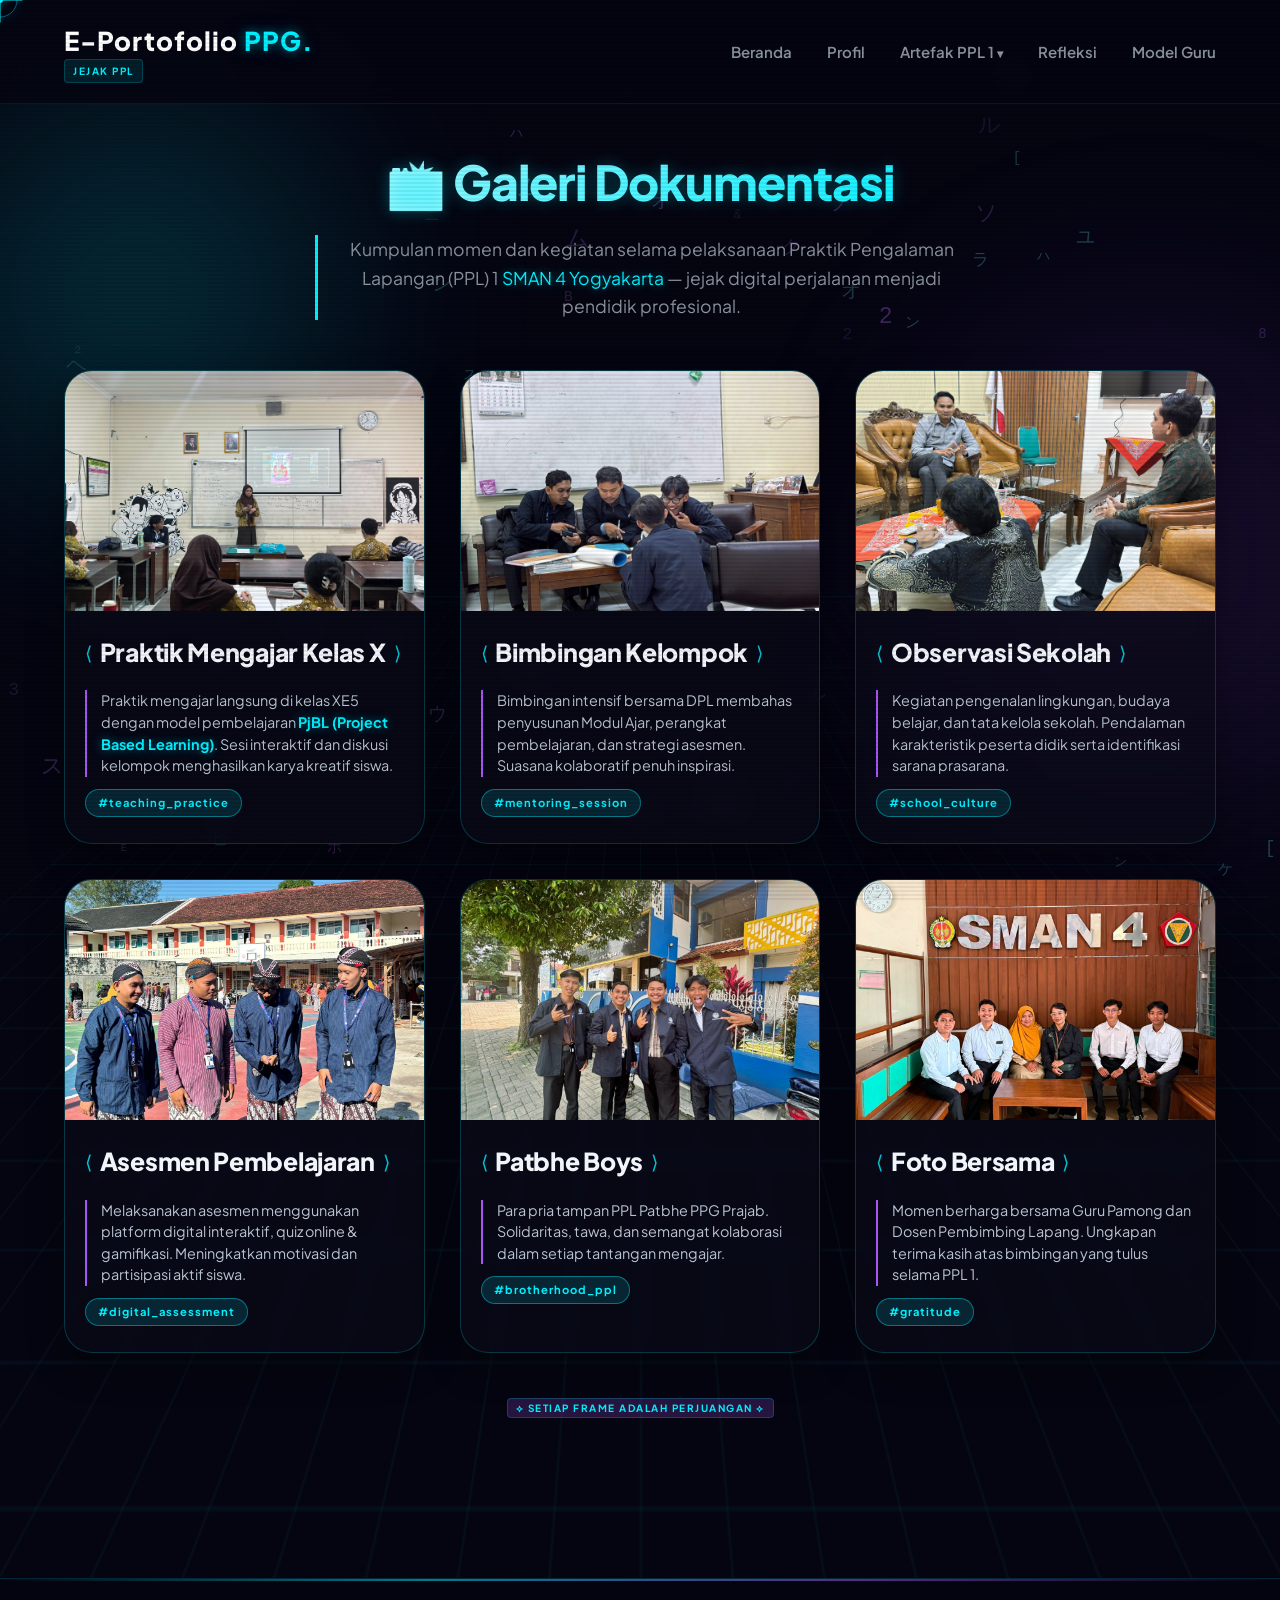
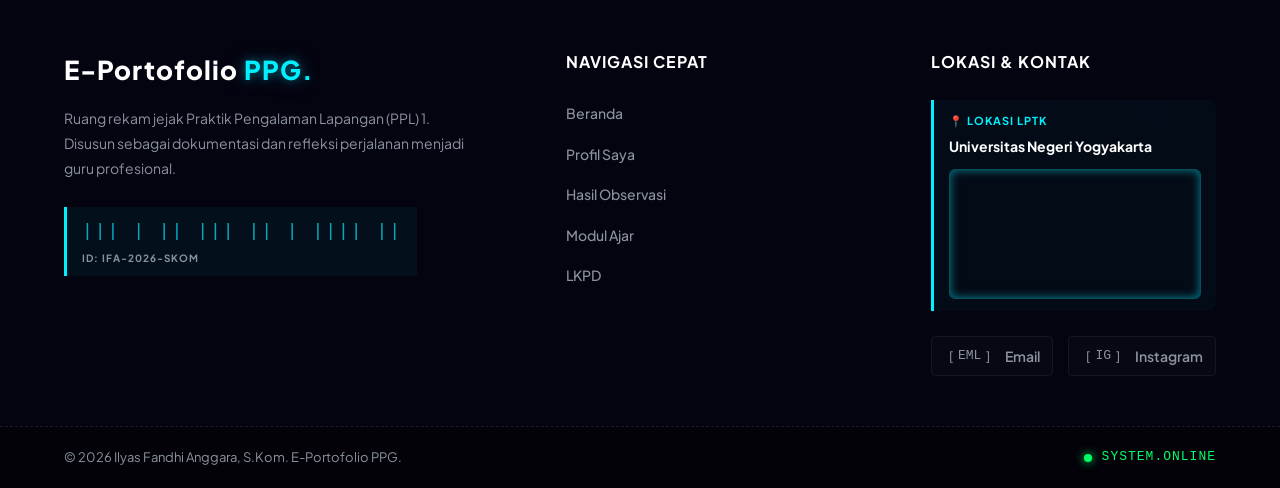
==== commit aa41a263: "update cyber3" ====
--- a/dokumentasi.html
+++ b/dokumentasi.html
@@ -2,32 +2,42 @@
 <html lang="id">
   <head>
     <meta charset="UTF-8" />
-    <meta name="viewport" content="width=device-width, initial-scale=1.0" />
-    <title>Dokumentasi PPL 1 | PPG Calon Guru</title>
-    <link rel="icon" type="image/png" href="Images/logo_uny.png" />
+    <meta name="viewport" content="width=device-width, initial-scale=1.0, viewport-fit=cover" />
+    <title>Dokumentasi PPL | Ilyas Fandhi Anggara | E-Portofolio PPG</title>
+    <link rel="preconnect" href="https://fonts.googleapis.com" />
+    <link rel="preconnect" href="https://fonts.gstatic.com" crossorigin />
+    <link href="https://fonts.googleapis.com/css2?family=Plus+Jakarta+Sans:wght@300;400;500;600;700;800&display=swap" rel="stylesheet" />
     <link rel="stylesheet" href="Css/dokumentasi.css" />
-    <link href="https://fonts.googleapis.com/css2?family=Poppins:wght@300;400;500;600;700;800&display=swap" rel="stylesheet" />
+    <link rel="shortcut icon" href="Images/logo_uny.png" type="image/x-icon" />
   </head>
   <body>
+    <div class="cyber-cursor-dot" id="cursor-dot"></div>
+    <div class="cyber-cursor-ring" id="cursor-ring"></div>
+
+    <div class="scanlines"></div>
+
+    <div class="bg-grid-cyber"></div>
+    <div class="bg-gradient-wrapper">
+      <div class="orb orb-1"></div>
+      <div class="orb orb-2"></div>
+    </div>
+
+    <canvas id="neural-data-particle"></canvas>
+
     <header>
       <div class="container header-container">
         <div class="logo-wrapper">
-          <img src="Images/logo_uny.png" alt="Logo UNY" class="logo-img" />
-          <h2 class="logo">E-Portofolio<span> PPG.</span></h2>
+          <h2 class="logo">E-Portofolio<span class="neon-text flicker"> PPG.</span></h2>
+          <span class="cyber-badge">JEJAK PPL</span>
         </div>
 
         <nav>
-          <div class="menu-toggle" id="mobile-menu">
-            <span class="bar"></span>
-            <span class="bar"></span>
-            <span class="bar"></span>
-          </div>
-          <ul class="nav-links">
+          <div class="menu-toggle" id="mobile-menu"><span class="bar"></span><span class="bar"></span><span class="bar"></span></div>
+          <ul class="nav-links" id="nav-links">
             <li><a href="index.html">Beranda</a></li>
             <li><a href="profil.html">Profil</a></li>
-
             <li class="dropdown">
-              <a href="#" class="dropbtn">Artefak PPL 1 ▾</a>
+              <a href="#dokumen" class="dropbtn">Artefak PPL 1 <span class="arrow">&#9662;</span></a>
               <ul class="dropdown-content">
                 <li><a href="observasi.html">Hasil Observasi</a></li>
                 <li><a href="modul.html">Modul Ajar</a></li>
@@ -35,7 +45,6 @@
                 <li><a href="dokumentasi.html">Dokumentasi</a></li>
               </ul>
             </li>
-
             <li><a href="refleksi.html">Refleksi</a></li>
             <li><a href="modelguru.html">Model Guru</a></li>
           </ul>
@@ -44,172 +53,284 @@
     </header>
 
     <main>
-      <section class="dokumentasi-section reveal">
-        <div class="container">
-          <div class="section-header">
-            <h1 class="page-title">Galeri <span>Dokumentasi</span></h1>
-            <p class="page-subtitle">Kumpulan momen dan kegiatan selama pelaksanaan Praktik Pengalaman Lapangan (PPL) satu SMAN 4 Yogyakarta</p>
-          </div>
-
-          <div class="gallery-grid">
-            <div class="gallery-item reveal">
-              <div class="img-wrapper">
-                <img src="Images/praktik1.jpeg" alt="Praktik Mengajar" />
-              </div>
-              <div class="gallery-caption">
-                <h3>Praktik Mengajar Kelas X</h3>
-                <p>Praktik mengajar langsung di kelas XE5 dengan model pembelajaran PjBL</p>
-              </div>
-            </div>
-
-            <div class="gallery-item reveal">
-              <div class="img-wrapper">
-                <img src="Images/bimbingan_dpl.jpeg" alt="Bimbingan Kelompok" />
-              </div>
-              <div class="gallery-caption">
-                <h3>Bimbingan Kelompok</h3>
-                <p>Bimbingan bersama DPL membahas terkait pembuatan Modul Ajar</p>
-              </div>
-            </div>
-
-            <div class="gallery-item reveal">
-              <div class="img-wrapper">
-                <img src="Images/Observasi-lingkungan.jpeg" alt="Observasi Lingkungan" />
-              </div>
-              <div class="gallery-caption">
-                <h3>Observasi Sekolah</h3>
-                <p>Kegiatan pengenalan lingkungan dan budaya sekolah.</p>
-              </div>
-            </div>
-
-            <div class="gallery-item reveal">
-              <div class="img-wrapper">
-                <img src="Images/evaluasi.jpeg" alt="Evaluasi Pembelajaran" />
-              </div>
-              <div class="gallery-caption">
-                <h3>Asesmen Pembelajaran</h3>
-                <p>Melaksanakan asesmen pembelajaran menggunakan media interaktif.</p>
-              </div>
-            </div>
-
-            <div class="gallery-item reveal">
-              <div class="img-wrapper">
-                <img src="Images/patbheboys.jpeg" alt="Diskusi Guru Pamong" />
-              </div>
-              <div class="gallery-caption">
-                <h3>Patbhe Boys</h3>
-                <p>Para Pria tampan ppl patbhe PPG Prajab</p>
-              </div>
-            </div>
-
-            <div class="gallery-item reveal">
-              <div class="img-wrapper">
-                <img src="Images/foto_bersama.jpeg" alt="Foto Bersama" />
-              </div>
-              <div class="gallery-caption">
-                <h3>Foto Bersama</h3>
-                <p>Foto bersama Guru Pamong dan Dosen Pembimbing Lapang</p>
-              </div>
-            </div>
-          </div>
-        </div>
-      </section>
+      <div class="container gallery-doc-section">
+        <div class="section-header reveal">
+          <h1>📸 Galeri Dokumentasi</h1>
+          <p>Kumpulan momen dan kegiatan selama pelaksanaan Praktik Pengalaman Lapangan (PPL) 1 <span class="neon-text">SMAN 4 Yogyakarta</span> — jejak digital perjalanan menjadi pendidik profesional.</p>
+        </div>
+
+        <div class="gallery-grid">
+          <!-- 1. Praktik Mengajar Kelas X -->
+          <div class="gallery-item reveal" data-img-src="Images/praktik1.jpeg">
+            <div class="gallery-img-wrapper">
+              <img class="gallery-img" src="Images/praktik1.jpeg" alt="Praktik Mengajar Kelas XE5" loading="lazy" />
+              <div class="img-overlay-cyber"></div>
+            </div>
+            <div class="gallery-info">
+              <h3>Praktik Mengajar Kelas X</h3>
+              <p>Praktik mengajar langsung di kelas XE5 dengan model pembelajaran <strong class="neon-text">PjBL (Project Based Learning)</strong>. Sesi interaktif dan diskusi kelompok menghasilkan karya kreatif siswa.</p>
+              <div class="doc-tag">#teaching_practice</div>
+            </div>
+          </div>
+
+          <!-- 2. Bimbingan Kelompok -->
+          <div class="gallery-item reveal" data-img-src="Images/bimbingan_dpl.jpeg">
+            <div class="gallery-img-wrapper">
+              <img class="gallery-img" src="Images/bimbingan_dpl.jpeg" alt="Bimbingan Kelompok bersama DPL" loading="lazy" />
+              <div class="img-overlay-cyber"></div>
+            </div>
+            <div class="gallery-info">
+              <h3>Bimbingan Kelompok</h3>
+              <p>Bimbingan intensif bersama DPL membahas penyusunan Modul Ajar, perangkat pembelajaran, dan strategi asesmen. Suasana kolaboratif penuh inspirasi.</p>
+              <div class="doc-tag">#mentoring_session</div>
+            </div>
+          </div>
+
+          <!-- 3. Observasi Sekolah -->
+          <div class="gallery-item reveal" data-img-src="Images/Observasi-lingkungan.jpeg">
+            <div class="gallery-img-wrapper">
+              <img class="gallery-img" src="Images/Observasi-lingkungan.jpeg" alt="Observasi Sekolah SMAN 4 Yogyakarta" loading="lazy" />
+              <div class="img-overlay-cyber"></div>
+            </div>
+            <div class="gallery-info">
+              <h3>Observasi Sekolah</h3>
+              <p>Kegiatan pengenalan lingkungan, budaya belajar, dan tata kelola sekolah. Pendalaman karakteristik peserta didik serta identifikasi sarana prasarana.</p>
+              <div class="doc-tag">#school_culture</div>
+            </div>
+          </div>
+
+          <!-- 4. Asesmen Pembelajaran -->
+          <div class="gallery-item reveal" data-img-src="Images/patbheboys.jpeg">
+            <div class="gallery-img-wrapper">
+              <img class="gallery-img" src="Images/patbheboys.jpeg" alt="Asesmen pembelajaran media interaktif" loading="lazy" />
+              <div class="img-overlay-cyber"></div>
+            </div>
+            <div class="gallery-info">
+              <h3>Asesmen Pembelajaran</h3>
+              <p>Melaksanakan asesmen menggunakan platform digital interaktif, quiz online & gamifikasi. Meningkatkan motivasi dan partisipasi aktif siswa.</p>
+              <div class="doc-tag">#digital_assessment</div>
+            </div>
+          </div>
+
+          <!-- 5. Patbhe Boys (Para Pria Tampan PPL) -->
+          <div class="gallery-item reveal" data-img-src="Images/evaluasi.jpeg">
+            <div class="gallery-img-wrapper">
+              <img class="gallery-img" src="Images/evaluasi.jpeg" alt="Patbhe Boys rombongan PPL" loading="lazy" />
+              <div class="img-overlay-cyber"></div>
+            </div>
+            <div class="gallery-info">
+              <h3>Patbhe Boys</h3>
+              <p>Para pria tampan PPL Patbhe PPG Prajab. Solidaritas, tawa, dan semangat kolaborasi dalam setiap tantangan mengajar.</p>
+              <div class="doc-tag">#brotherhood_ppl</div>
+            </div>
+          </div>
+
+          <!-- 6. Foto Bersama Guru Pamong & DPL -->
+          <div class="gallery-item reveal" data-img-src="Images/foto_bersama.jpeg">
+            <div class="gallery-img-wrapper">
+              <img class="gallery-img" src="Images/foto_bersama.jpeg" alt="Foto bersama Guru Pamong dan Dosen Pembimbing" loading="lazy" />
+              <div class="img-overlay-cyber"></div>
+            </div>
+            <div class="gallery-info">
+              <h3>Foto Bersama</h3>
+              <p>Momen berharga bersama Guru Pamong dan Dosen Pembimbing Lapang. Ungkapan terima kasih atas bimbingan yang tulus selama PPL 1.</p>
+              <div class="doc-tag">#gratitude</div>
+            </div>
+          </div>
+        </div>
+
+        <div class="reveal" style="text-align: center; margin-top: 40px">
+          <span class="cyber-badge" style="background: rgba(168, 85, 247, 0.2)">⟡ setiap frame adalah perjuangan ⟡</span>
+        </div>
+      </div>
     </main>
 
-    <footer class="site-footer">
-      <div class="container footer-container">
-        <div class="footer-col brand-col">
-          <h3>E-Portofolio<span> PPG.</span></h3>
-          <p>Ruang rekam jejak Praktik Pengalaman Lapangan (PPL) 1. Disusun sebagai dokumentasi dan refleksi perjalanan menjadi guru profesional.</p>
-        </div>
-
-        <div class="footer-col links-col">
-          <h4>Navigasi Cepat</h4>
+    <!-- Lightbox Modal -->
+    <div id="lightboxModal" class="lightbox-modal">
+      <span class="close-lightbox">&times;</span>
+      <div class="lightbox-content">
+        <img id="lightboxImg" src="" alt="Preview Dokumentasi" />
+      </div>
+    </div>
+
+    <footer class="cyber-footer">
+      <div class="footer-glow-line"></div>
+      <div class="container footer-content reveal">
+        <div class="footer-brand">
+          <h2 class="logo">E-Portofolio<span class="neon-text flicker"> PPG.</span></h2>
+          <p class="cyber-desc">Ruang rekam jejak Praktik Pengalaman Lapangan (PPL) 1. Disusun sebagai dokumentasi dan refleksi perjalanan menjadi guru profesional.</p>
+          <div class="hologram-barcode">
+            <span>||| | || ||| || | |||| ||</span>
+            <p>ID: IFA-2026-SKOM</p>
+          </div>
+        </div>
+        <div class="footer-links">
+          <h4>NAVIGASI CEPAT</h4>
           <ul>
-            <li><a href="index.html">Beranda</a></li>
-            <li><a href="profil.html">Profil Saya</a></li>
-            <li><a href="observasi.html">Hasil Observasi</a></li>
-            <li><a href="modul.html">Modul Ajar & LKPD</a></li>
-            <li><a href="lkpd.html">LKPD</a></li>
+            <li><a href="index.html" class="glitch-hover">Beranda</a></li>
+            <li><a href="profil.html" class="glitch-hover">Profil Saya</a></li>
+            <li><a href="observasi.html" class="glitch-hover">Hasil Observasi</a></li>
+            <li><a href="modul.html" class="glitch-hover">Modul Ajar</a></li>
+            <li><a href="lkpd.html" class="glitch-hover">LKPD</a></li>
           </ul>
         </div>
-
-        <div class="footer-col contact-col">
-          <h4>Lokasi LPTK</h4>
-          <p>📍 Universitas Negeri Yogyakarta</p>
-
-          <div class="map-container">
-            <iframe
-              src="https://maps.google.com/maps?q=Universitas%20Negeri%20Yogyakarta&t=&z=15&ie=UTF8&iwloc=&output=embed"
-              width="100%"
-              height="150"
-              style="border: 0"
-              allowfullscreen=""
-              loading="lazy"
-              referrerpolicy="no-referrer-when-downgrade"
-            >
-            </iframe>
-          </div>
-
-          <div class="social-links">
-            <a href="mailto:ilyasfandhianggara@gmail.com">Email</a>
-            <a href="https://www.instagram.com/fandhidk17/" target="_blank">Instagram</a>
-          </div>
-        </div>
-      </div>
-
+        <div class="footer-social">
+          <h4>LOKASI & KONTAK</h4>
+          <div class="cyber-location">
+            <span>📍 LOKASI LPTK</span>
+            <strong>Universitas Negeri Yogyakarta</strong>
+            <div class="map-wrapper">
+              <iframe
+                src="https://maps.google.com/maps?q=Universitas+Negeri+Yogyakarta&t=&z=15&ie=UTF8&iwloc=&output=embed"
+                width="100%"
+                height="130"
+                style="border: 0"
+                allowfullscreen=""
+                loading="lazy"
+                referrerpolicy="no-referrer-when-downgrade"
+              ></iframe>
+            </div>
+          </div>
+          <div class="social-grid">
+            <a href="mailto:ilyasfandhianggara@gmail.com" class="social-btn"><span class="btn-bracket">[</span> EML <span class="btn-bracket">]</span><span class="btn-label">Email</span></a>
+            <a href="https://www.instagram.com/fandhidk17/" target="_blank" class="social-btn"><span class="btn-bracket">[</span> IG <span class="btn-bracket">]</span><span class="btn-label">Instagram</span></a>
+          </div>
+        </div>
+      </div>
       <div class="footer-bottom">
-        <div class="container">
-          <p>© 2026 Ilyas Fandhi Anggara - E-Portofolio PPL 1 PPG. Semua Hak Cipta Dilindungi.</p>
+        <div class="container bottom-flex">
+          <p>&copy; 2026 Ilyas Fandhi Anggara, S.Kom. E-Portofolio PPG.</p>
+          <div class="system-status"><span class="status-dot pulse-dot"></span> SYSTEM.ONLINE</div>
         </div>
       </div>
     </footer>
 
     <script>
-      const menu = document.querySelector("#mobile-menu");
-      const menuLinks = document.querySelector(".nav-links");
-      const dropdown = document.querySelector(".dropdown");
-      const dropbtn = document.querySelector(".dropbtn");
-
-      // 1. Fungsi Toggle Hamburger Menu
-      menu.addEventListener("click", function () {
-        menuLinks.classList.toggle("active");
-        menu.classList.toggle("is-active");
+      // Hamburger Menu Mobile
+      const mobileMenu = document.getElementById("mobile-menu");
+      const navLinks = document.getElementById("nav-links");
+      mobileMenu.addEventListener("click", () => {
+        navLinks.classList.toggle("active");
       });
 
-      // 2. Fungsi Dropdown khusus Mobile
-      dropbtn.addEventListener("click", function (e) {
-        if (window.innerWidth <= 768) {
-          e.preventDefault();
-          dropdown.classList.toggle("active");
-        }
-      });
-
-      // 3. Menutup menu jika link diklik
-      document.querySelectorAll(".nav-links a:not(.dropbtn)").forEach((n) =>
-        n.addEventListener("click", () => {
-          menuLinks.classList.remove("active");
-          menu.classList.remove("is-active");
-          dropdown.classList.remove("active");
-        }),
-      );
-
-      // 4. Animasi Scroll Reveal
+      // Scroll Reveal Animasi
       function reveal() {
         var reveals = document.querySelectorAll(".reveal");
         for (var i = 0; i < reveals.length; i++) {
           var windowHeight = window.innerHeight;
           var elementTop = reveals[i].getBoundingClientRect().top;
           var elementVisible = 100;
-
           if (elementTop < windowHeight - elementVisible) {
             reveals[i].classList.add("active");
           }
         }
       }
-
       window.addEventListener("scroll", reveal);
-      reveal(); // Jalankan sekali saat dimuat
+      reveal();
+
+      // Cyber Cursor Desktop
+      const cursorDot = document.getElementById("cursor-dot");
+      const cursorRing = document.getElementById("cursor-ring");
+      const isDesktop = window.matchMedia("(min-width: 768px)").matches;
+      if (isDesktop) {
+        window.addEventListener("mousemove", (e) => {
+          cursorDot.style.left = `${e.clientX}px`;
+          cursorDot.style.top = `${e.clientY}px`;
+          cursorRing.animate({ left: `${e.clientX}px`, top: `${e.clientY}px` }, { duration: 150, fill: "forwards" });
+        });
+        const interactables = document.querySelectorAll("a, button, .social-btn, .nav-links li, .gallery-item, .close-lightbox");
+        interactables.forEach((el) => {
+          el.addEventListener("mouseenter", () => document.body.classList.add("cursor-hover-active"));
+          el.addEventListener("mouseleave", () => document.body.classList.remove("cursor-hover-active"));
+        });
+      }
+
+      // Neural Data Stream Particle
+      (function () {
+        const canvas = document.getElementById("neural-data-particle");
+        if (!canvas) return;
+        const ctx = canvas.getContext("2d");
+        let width,
+          height,
+          particles = [];
+        const chars = "アイウエオカキクケコサシスセソタチツテトナニヌネノハヒフヘホマミムメモヤユヨラリルレロワヲン0123456789ABCDEF<>/{}[]|?*#@%&";
+        const PARTICLE_COUNT = 80;
+        function resizeCanvas() {
+          width = window.innerWidth;
+          height = window.innerHeight;
+          canvas.width = width;
+          canvas.height = height;
+          initParticles();
+        }
+        class Particle {
+          constructor() {
+            this.reset(true);
+          }
+          reset(initial = false) {
+            this.x = Math.random() * width;
+            this.y = initial ? Math.random() * height : -10;
+            this.char = chars[Math.floor(Math.random() * chars.length)];
+            this.speed = Math.random() * 1.2 + 0.4;
+            this.fontSize = Math.random() * 14 + 10;
+            this.opacity = Math.random() * 0.5 + 0.3;
+            const hue = Math.random() > 0.5 ? 185 : 270;
+            this.color = `hsla(${hue}, 90%, 70%, ${this.opacity})`;
+          }
+          update() {
+            this.y += this.speed;
+            if (this.y > height + 20) this.reset();
+          }
+          draw() {
+            ctx.font = `${this.fontSize}px "Courier New", monospace`;
+            ctx.fillStyle = this.color;
+            ctx.fillText(this.char, this.x, this.y);
+          }
+        }
+        function initParticles() {
+          particles = [];
+          for (let i = 0; i < PARTICLE_COUNT; i++) particles.push(new Particle());
+        }
+        function animateParticles() {
+          ctx.clearRect(0, 0, width, height);
+          particles.forEach((p) => {
+            p.update();
+            p.draw();
+          });
+          requestAnimationFrame(animateParticles);
+        }
+        window.addEventListener("resize", resizeCanvas);
+        resizeCanvas();
+        animateParticles();
+      })();
+
+      // Lightbox Cyber
+      const modal = document.getElementById("lightboxModal");
+      const lightboxImg = document.getElementById("lightboxImg");
+      const closeLightbox = document.querySelector(".close-lightbox");
+      const galleryItems = document.querySelectorAll(".gallery-item");
+      galleryItems.forEach((item) => {
+        item.addEventListener("click", (e) => {
+          const imgElement = item.querySelector(".gallery-img");
+          if (imgElement) {
+            let highResSrc = item.getAttribute("data-img-src");
+            if (!highResSrc) highResSrc = imgElement.src;
+            lightboxImg.src = highResSrc;
+            modal.classList.add("active");
+            document.body.style.overflow = "hidden";
+          }
+        });
+      });
+      function closeModal() {
+        modal.classList.remove("active");
+        document.body.style.overflow = "";
+      }
+      closeLightbox.addEventListener("click", closeModal);
+      modal.addEventListener("click", (e) => {
+        if (e.target === modal) closeModal();
+      });
+      document.addEventListener("keydown", (e) => {
+        if (e.key === "Escape" && modal.classList.contains("active")) closeModal();
+      });
     </script>
   </body>
 </html>
--- a/Css/dokumentasi.css
+++ b/Css/dokumentasi.css
@@ -1,179 +1,433 @@
-/* --- Pengaturan Dasar & Variabel Warna Dark Tech --- */
+/* =========================================
+   CUSTOM CYBER SCROLLBAR
+   ========================================= */
+::-webkit-scrollbar {
+  width: 8px;
+}
+::-webkit-scrollbar-track {
+  background: #050511;
+  border-left: 1px solid rgba(0, 240, 255, 0.1);
+}
+::-webkit-scrollbar-thumb {
+  background: var(--primary);
+  border-radius: 10px;
+  box-shadow: inset 0 0 6px rgba(0, 0, 0, 0.3);
+}
+::-webkit-scrollbar-thumb:hover {
+  background: var(--accent-purple);
+}
+
+/* =========================================
+   VARIABEL & RESET DASAR (ULTRA-CYBERPUNK)
+   ========================================= */
 :root {
-  --primary-color: #0ea5e9;
-  --primary-hover: #38bdf8;
-  --secondary-color: #8b5cf6;
-  --bg-color: #0f172a;
-  --card-bg: rgba(30, 41, 59, 0.7);
-  --text-main: #f8fafc;
-  --text-muted: #94a3b8;
-  --border-color: rgba(255, 255, 255, 0.1);
-  --glass-bg: rgba(15, 23, 42, 0.85);
-  --transition: all 0.4s cubic-bezier(0.4, 0, 0.2, 1);
+  --bg-dark: #050511;
+  --card-bg: rgba(20, 20, 35, 0.7);
+  --primary: #00f0ff;
+  --accent: #ff003c;
+  --accent-purple: #a855f7;
+  --text-main: #f1f5f9;
+  --text-muted: #8b949e;
+  --white: #ffffff;
+  --transition: all 0.4s cubic-bezier(0.175, 0.885, 0.32, 1.275);
+  --transition-smooth: all 0.8s cubic-bezier(0.5, 0, 0, 1);
+  --font-main: "Plus Jakarta Sans", sans-serif;
 }
 
 * {
   margin: 0;
   padding: 0;
   box-sizing: border-box;
-  font-family: "Poppins", sans-serif;
-}
-
+  font-family: var(--font-main);
+}
 html {
   scroll-behavior: smooth;
 }
-
 body {
-  background-color: var(--bg-color);
+  background-color: var(--bg-dark);
   color: var(--text-main);
-  line-height: 1.7;
   overflow-x: hidden;
-  background-image: radial-gradient(circle at 15% 50%, rgba(14, 165, 233, 0.05), transparent 25%), radial-gradient(circle at 85% 30%, rgba(139, 92, 246, 0.05), transparent 25%);
+  line-height: 1.6;
+}
+
+/* Canvas Partikel Neural */
+#neural-data-particle {
+  position: fixed;
+  top: 0;
+  left: 0;
+  width: 100vw;
+  height: 100vh;
+  z-index: -3;
+  pointer-events: none;
+  opacity: 0.4;
+}
+
+.cursor {
+  display: inline-block;
+  width: 12px;
+  background: #00ff66;
+  color: #00ff66;
+  animation: blinkCursor 0.8s infinite;
+  box-shadow: 0 0 10px #00ff66;
+}
+@keyframes blinkCursor {
+  0%,
+  100% {
+    opacity: 1;
+  }
+  50% {
+    opacity: 0;
+  }
+}
+body.no-scroll {
+  overflow: hidden;
+}
+.preloader-hidden {
+  opacity: 0;
+  pointer-events: none;
+  transform: scale(1.1);
+  filter: blur(10px);
+}
+
+/* =========================================
+   CUSTOM CYBER CURSOR & RADAR
+   ========================================= */
+@media (min-width: 768px) {
+  body,
+  a,
+  button,
+  input,
+  textarea,
+  .glitch-hover,
+  .social-btn {
+    cursor: none !important;
+  }
+}
+.cyber-cursor-dot {
+  position: fixed;
+  top: 0;
+  left: 0;
+  width: 6px;
+  height: 6px;
+  background-color: var(--primary);
+  border-radius: 50%;
+  pointer-events: none;
+  z-index: 100000;
+  transform: translate(-50%, -50%);
+  box-shadow: 0 0 10px var(--primary);
+  transition:
+    background-color 0.3s,
+    box-shadow 0.3s;
+}
+.cyber-cursor-ring {
+  position: fixed;
+  top: 0;
+  left: 0;
+  width: 35px;
+  height: 35px;
+  border: 1px solid rgba(0, 240, 255, 0.4);
+  border-radius: 50%;
+  pointer-events: none;
+  z-index: 99999;
+  transform: translate(-50%, -50%);
+  box-shadow: 0 0 15px rgba(0, 240, 255, 0.1);
+  transition:
+    width 0.3s,
+    height 0.3s,
+    border-color 0.3s,
+    background-color 0.3s;
+}
+.cyber-cursor-ring::before,
+.cyber-cursor-ring::after {
+  content: "";
+  position: absolute;
+  background: rgba(0, 240, 255, 0.5);
+  transition: background 0.3s;
+}
+.cyber-cursor-ring::before {
+  top: 50%;
+  left: -6px;
+  right: -6px;
+  height: 1px;
+  transform: translateY(-50%);
+}
+.cyber-cursor-ring::after {
+  left: 50%;
+  top: -6px;
+  bottom: -6px;
+  width: 1px;
+  transform: translateX(-50%);
+}
+.cursor-hover-active .cyber-cursor-dot {
+  background-color: var(--accent-purple);
+  box-shadow: 0 0 10px var(--accent-purple);
+}
+.cursor-hover-active .cyber-cursor-ring {
+  width: 55px;
+  height: 55px;
+  border-color: var(--accent-purple);
+  background-color: rgba(184, 0, 255, 0.05);
+  animation: rotateRadar 3s linear infinite;
+}
+.cursor-hover-active .cyber-cursor-ring::before,
+.cursor-hover-active .cyber-cursor-ring::after {
+  background: var(--accent-purple);
+}
+@keyframes rotateRadar {
+  0% {
+    transform: translate(-50%, -50%) rotate(0deg);
+  }
+  100% {
+    transform: translate(-50%, -50%) rotate(360deg);
+  }
+}
+@media (max-width: 767px) {
+  .cyber-cursor-dot,
+  .cyber-cursor-ring {
+    display: none !important;
+  }
 }
 
 .container {
   width: 90%;
-  max-width: 1100px;
+  max-width: 1200px;
   margin: auto;
 }
 
-/* --- Header Glassmorphism Dark --- */
+/* =========================================
+   EFEK WOW: SCANLINES & SCROLL REVEAL AUTO
+   ========================================= */
+.scanlines {
+  position: fixed;
+  top: 0;
+  left: 0;
+  width: 100vw;
+  height: 100vh;
+  background: linear-gradient(rgba(18, 16, 16, 0) 50%, rgba(0, 0, 0, 0.1) 50%);
+  background-size: 100% 4px;
+  pointer-events: none;
+  z-index: 9999;
+  opacity: 0.6;
+}
+.reveal {
+  opacity: 0;
+  transform: translateY(60px);
+  transition: var(--transition-smooth);
+}
+.reveal.active {
+  opacity: 1;
+  transform: translateY(0);
+}
+
+/* =========================================
+   BACKGROUND ANIMASI BERGERAK TOTAL
+   ========================================= */
+.bg-grid-cyber {
+  position: fixed;
+  top: 0;
+  left: 0;
+  width: 100vw;
+  height: 150vh;
+  background-image: linear-gradient(rgba(0, 240, 255, 0.05) 1px, transparent 1px), linear-gradient(90deg, rgba(0, 240, 255, 0.05) 1px, transparent 1px), radial-gradient(circle, rgba(168, 85, 247, 0.03) 1px, transparent 1px);
+  background-size:
+    40px 40px,
+    40px 40px,
+    80px 80px;
+  z-index: -2;
+  transform: perspective(500px) rotateX(60deg) translateY(-100px) translateZ(-200px);
+  animation: gridMoveCyber 10s linear infinite;
+  opacity: 0.8;
+}
+@keyframes gridMoveCyber {
+  0% {
+    background-position: 0 0;
+  }
+  100% {
+    background-position: 0 40px;
+  }
+}
+.bg-gradient-wrapper {
+  position: fixed;
+  top: 0;
+  left: 0;
+  width: 100%;
+  height: 100%;
+  z-index: -1;
+  filter: blur(100px);
+}
+.orb {
+  position: absolute;
+  border-radius: 50%;
+  animation: floatOrb 15s ease-in-out infinite alternate;
+}
+.orb-1 {
+  width: 400px;
+  height: 400px;
+  background: rgba(0, 240, 255, 0.15);
+  top: 10%;
+  left: -5%;
+}
+.orb-2 {
+  width: 500px;
+  height: 500px;
+  background: rgba(168, 85, 247, 0.1);
+  bottom: 10%;
+  right: -10%;
+  animation-delay: -5s;
+}
+@keyframes floatOrb {
+  0% {
+    transform: translate(0, 0) scale(1);
+  }
+  100% {
+    transform: translate(150px, 100px) scale(1.2);
+  }
+}
+
+/* =========================================
+   HEADER, NAVBAR, NEON TEXT & DROPDOWN
+   ========================================= */
 header {
-  background-color: var(--glass-bg);
-  backdrop-filter: blur(16px);
-  -webkit-backdrop-filter: blur(16px);
-  box-shadow: 0 4px 30px rgba(0, 0, 0, 0.5);
+  background: rgba(5, 5, 17, 0.85);
+  backdrop-filter: blur(15px);
+  border-bottom: 1px solid rgba(0, 240, 255, 0.1);
   position: sticky;
   top: 0;
-  z-index: 100;
-  border-bottom: 1px solid var(--border-color);
-}
-
+  z-index: 1000;
+}
 .header-container {
   display: flex;
   justify-content: space-between;
   align-items: center;
-  padding: 15px 0;
-}
-
+  padding: 20px 0;
+}
 .logo-wrapper {
   display: flex;
+  flex-direction: column;
+  align-items: flex-start;
+}
+.logo {
+  font-size: 26px;
+  font-weight: 800;
+  color: var(--white);
+  cursor: pointer;
+  letter-spacing: 1px;
+}
+.cyber-badge {
+  font-size: 10px;
+  font-weight: 700;
+  color: var(--primary);
+  letter-spacing: 1.5px;
+  margin-top: -3px;
+  text-transform: uppercase;
+  background: rgba(0, 240, 255, 0.1);
+  padding: 3px 8px;
+  border-radius: 4px;
+  border: 1px solid rgba(0, 240, 255, 0.2);
+}
+.neon-text {
+  color: var(--primary);
+  text-shadow:
+    0 0 10px rgba(0, 240, 255, 0.4),
+    0 0 20px rgba(0, 240, 255, 0.2),
+    0 0 30px rgba(168, 85, 247, 0.15);
+}
+.outline-text {
+  -webkit-text-stroke: 1px var(--primary);
+  color: transparent;
+  text-shadow: none;
+}
+.flicker {
+  animation: flickerAnimWOW 4s infinite alternate;
+}
+@keyframes flickerAnimWOW {
+  0%,
+  18%,
+  22%,
+  25%,
+  53%,
+  57%,
+  100% {
+    opacity: 1;
+    color: var(--primary);
+    text-shadow:
+      0 0 10px rgba(0, 240, 255, 0.4),
+      0 0 20px rgba(0, 240, 255, 0.2);
+  }
+  20%,
+  24%,
+  55% {
+    opacity: 0.5;
+    color: #1a5663;
+    text-shadow: none;
+  }
+}
+.nav-links {
+  display: flex;
+  gap: 35px;
+  list-style: none;
   align-items: center;
-  gap: 12px;
-}
-
-.logo-img {
-  width: 50px;
-  height: auto;
-  transition: var(--transition);
-  filter: drop-shadow(0 0 5px rgba(255, 255, 255, 0.2));
-}
-
-.logo-img:hover {
-  transform: rotate(-10deg) scale(1.1);
-  filter: drop-shadow(0 0 10px var(--primary-color));
-}
-
-.logo {
-  font-size: 22px;
-  font-weight: 700;
-  color: var(--text-main);
-  letter-spacing: 0.5px;
-}
-
-.logo span {
-  background: linear-gradient(to right, var(--primary-color), var(--secondary-color));
-  -webkit-background-clip: text;
-  -webkit-text-fill-color: transparent;
-}
-
-.nav-links {
-  list-style: none;
-  display: flex;
-  gap: 25px;
-  align-items: center;
-}
-
+}
 .nav-links a {
   text-decoration: none;
-  color: var(--text-main);
-  font-weight: 500;
+  color: var(--text-muted);
+  font-weight: 600;
   font-size: 15px;
-  transition: var(--transition);
   position: relative;
-}
-
-.nav-links a::after {
+  transition: color 0.3s ease;
+}
+.nav-links > li > a::after {
   content: "";
   position: absolute;
   width: 0;
   height: 2px;
+  background: var(--primary);
   bottom: -5px;
   left: 0;
-  background: linear-gradient(90deg, var(--primary-color), var(--secondary-color));
-  transition: var(--transition);
-}
-
-.nav-links a:hover::after {
+  transition: width 0.3s ease;
+  box-shadow: 0 0 8px var(--primary);
+}
+.nav-links a:hover {
+  color: var(--white);
+}
+.nav-links > li > a:hover::after {
   width: 100%;
-  box-shadow: 0 0 8px var(--primary-color);
-}
-
-.nav-links a:hover {
-  color: var(--primary-hover);
-}
-
-/* Dropdown Modern */
+}
 .dropdown {
   position: relative;
-}
-
-.dropbtn {
-  gap: 5px;
-  cursor: pointer;
-}
-
+  display: inline-block;
+}
+.dropbtn .arrow {
+  font-size: 12px;
+  transition: transform 0.3s ease;
+  display: inline-block;
+}
+.dropdown:hover .arrow {
+  transform: rotate(180deg);
+  color: var(--primary);
+}
 .dropdown-content {
   display: none;
   position: absolute;
-  background-color: #1e293b;
+  top: 120%;
+  left: -20px;
+  background: rgba(10, 10, 25, 0.95);
+  backdrop-filter: blur(15px);
   min-width: 220px;
-  box-shadow: 0 15px 35px rgba(0, 0, 0, 0.5);
   border-radius: 12px;
-  top: 100%;
-  left: 0;
+  border: 1px solid rgba(0, 240, 255, 0.2);
+  box-shadow:
+    0 15px 35px rgba(0, 0, 0, 0.8),
+    0 0 20px rgba(0, 240, 255, 0.15);
+  padding: 10px 0;
   z-index: 1000;
-  padding: 15px 0;
-  margin-top: 5px;
   list-style: none;
-  border: 1px solid var(--border-color);
-}
-
-.dropdown-content li a {
-  color: var(--text-muted);
-  padding: 10px 25px;
-  display: block;
-  font-size: 14px;
-}
-
-.dropdown-content li a::after {
-  display: none;
-}
-
-.dropdown-content li a:hover {
-  background-color: rgba(14, 165, 233, 0.1);
-  color: var(--primary-color);
-  padding-left: 32px;
-  font-weight: 600;
-  border-left: 3px solid var(--primary-color);
-}
-
+}
 .dropdown:hover .dropdown-content {
   display: block;
-  animation: fadeInDropdown 0.4s cubic-bezier(0.4, 0, 0.2, 1);
-}
-
-@keyframes fadeInDropdown {
+  animation: dropSlideWOW 0.4s cubic-bezier(0.175, 0.885, 0.32, 1.275) forwards;
+}
+@keyframes dropSlideWOW {
   from {
     opacity: 0;
     transform: translateY(-15px) scale(0.95);
@@ -183,322 +437,639 @@
     transform: translateY(0) scale(1);
   }
 }
-
-/* --- Menu Mobile --- */
+.dropdown-content li a {
+  color: var(--text-muted);
+  padding: 12px 25px;
+  display: block;
+  font-size: 14px;
+  transition: all 0.3s ease;
+  border-left: 3px solid transparent;
+}
+.dropdown-content li a::after {
+  display: none;
+}
+.dropdown-content li a:hover {
+  background: rgba(0, 240, 255, 0.08);
+  color: var(--primary);
+  padding-left: 30px;
+  border-left: 3px solid var(--primary);
+}
 .menu-toggle {
   display: none;
   flex-direction: column;
   cursor: pointer;
-  gap: 6px;
-}
-
-.bar {
-  width: 26px;
+  gap: 5px;
+}
+.menu-toggle .bar {
+  width: 25px;
   height: 3px;
-  background-color: var(--text-main);
-  border-radius: 3px;
-  transition: var(--transition);
-}
-
+  background-color: var(--white);
+}
+.levitate-anim {
+  animation: levitateWOW 6s ease-in-out infinite;
+}
+@keyframes levitateWOW {
+  0%,
+  100% {
+    transform: translateY(0);
+  }
+  50% {
+    transform: translateY(-25px);
+  }
+}
+
+/* =========================================
+   FOOTER TERMINAL (WOW! CYBERPUNK EDITION)
+   ========================================= */
+.cyber-footer {
+  background: rgba(5, 5, 17, 0.95);
+  backdrop-filter: blur(20px);
+  position: relative;
+  margin-top: 100px;
+  border-top: 1px solid rgba(0, 240, 255, 0.15);
+  z-index: 10;
+  overflow: hidden;
+}
+.footer-glow-line {
+  position: absolute;
+  top: 0;
+  left: 0;
+  width: 100%;
+  height: 2px;
+  background: linear-gradient(90deg, transparent, var(--primary), var(--accent-purple), transparent);
+  opacity: 0.5;
+}
+.footer-content {
+  display: grid;
+  grid-template-columns: 1.5fr 1fr 1fr;
+  gap: 90px;
+  padding: 70px 0 50px 0;
+}
+.cyber-desc {
+  color: var(--text-muted);
+  font-size: 14px;
+  margin: 15px 0 25px;
+  line-height: 1.8;
+  max-width: 400px;
+}
+.hologram-barcode {
+  display: inline-block;
+  padding: 10px 15px;
+  border-left: 3px solid var(--primary);
+  background: rgba(0, 240, 255, 0.05);
+  color: var(--primary);
+}
+.hologram-barcode span {
+  font-family: monospace;
+  font-size: 18px;
+  letter-spacing: 2px;
+  opacity: 0.7;
+}
+.hologram-barcode p {
+  font-size: 10px;
+  margin-top: 5px;
+  font-weight: 700;
+  letter-spacing: 1px;
+  color: var(--text-muted);
+}
+.footer-links h4,
+.footer-social h4 {
+  color: var(--white);
+  font-size: 16px;
+  font-weight: 700;
+  margin-bottom: 25px;
+  letter-spacing: 1px;
+  text-transform: uppercase;
+}
+.primary-color {
+  color: var(--primary);
+  margin-right: 5px;
+}
+.footer-links ul {
+  list-style: none;
+}
+.footer-links li {
+  margin-bottom: 15px;
+}
+.footer-links a {
+  color: var(--text-muted);
+  text-decoration: none;
+  font-size: 14px;
+  font-weight: 500;
+  transition: all 0.3s ease;
+  display: inline-block;
+  position: relative;
+}
+.footer-links a:hover {
+  color: var(--primary);
+  transform: translateX(5px);
+}
+.social-grid {
+  display: flex;
+  flex-direction: row;
+  gap: 15px;
+}
+.social-btn {
+  display: flex;
+  align-items: center;
+  text-decoration: none;
+  color: var(--text-muted);
+  font-size: 13px;
+  font-family: monospace;
+  padding: 8px 12px;
+  border-radius: 4px;
+  background: rgba(255, 255, 255, 0.02);
+  border: 1px solid rgba(255, 255, 255, 0.05);
+  transition: all 0.3s ease;
+  width: max-content;
+}
+.btn-bracket {
+  color: var(--text-muted);
+  margin: 0 5px;
+  transition: color 0.3s ease;
+}
+.btn-label {
+  font-family: var(--font-main);
+  margin-left: 10px;
+  font-weight: 600;
+  font-size: 14px;
+  transition: color 0.3s ease;
+}
+.social-btn:hover {
+  background: rgba(0, 240, 255, 0.08);
+  border-color: rgba(0, 240, 255, 0.3);
+  transform: translateX(5px);
+  box-shadow: 0 0 15px rgba(0, 240, 255, 0.1);
+}
+.social-btn:hover .btn-bracket {
+  color: var(--primary);
+}
+.social-btn:hover .btn-label {
+  color: var(--white);
+}
+.footer-bottom {
+  background: #020208;
+  border-top: 1px dashed rgba(255, 255, 255, 0.1);
+  padding: 20px 0;
+}
+.bottom-flex {
+  display: flex;
+  justify-content: space-between;
+  align-items: center;
+  flex-wrap: wrap;
+  gap: 15px;
+}
+.bottom-flex p {
+  color: var(--text-muted);
+  font-size: 13px;
+  margin: 0;
+}
+.system-status {
+  display: flex;
+  align-items: center;
+  font-family: monospace;
+  font-size: 13px;
+  color: #00ff66;
+  letter-spacing: 1px;
+}
+.status-dot {
+  width: 8px;
+  height: 8px;
+  background-color: #00ff66;
+  border-radius: 50%;
+  margin-right: 10px;
+  box-shadow: 0 0 10px #00ff66;
+}
+.pulse-dot {
+  animation: pulseGreen 2s infinite;
+}
+@keyframes pulseGreen {
+  0% {
+    transform: scale(0.95);
+    box-shadow: 0 0 0 0 rgba(0, 255, 102, 0.7);
+  }
+  70% {
+    transform: scale(1);
+    box-shadow: 0 0 0 10px rgba(0, 255, 102, 0);
+  }
+  100% {
+    transform: scale(0.95);
+    box-shadow: 0 0 0 0 rgba(0, 255, 102, 0);
+  }
+}
+.cyber-location {
+  background: rgba(0, 240, 255, 0.03);
+  border-left: 3px solid var(--primary);
+  padding: 12px 15px;
+  margin-bottom: 25px;
+  font-size: 14px;
+  color: var(--white);
+  border-radius: 0 8px 8px 0;
+  transition: all 0.3s ease;
+}
+.cyber-location:hover {
+  background: rgba(0, 240, 255, 0.08);
+  box-shadow: 0 0 20px rgba(0, 240, 255, 0.15);
+}
+.cyber-location span {
+  display: block;
+  font-size: 11px;
+  color: var(--primary);
+  margin-bottom: 5px;
+  font-weight: 700;
+  letter-spacing: 1px;
+}
+.cyber-location strong {
+  display: block;
+  margin-bottom: 12px;
+}
+.map-wrapper {
+  position: relative;
+  width: 100%;
+  height: 130px;
+  border-radius: 6px;
+  overflow: hidden;
+  border: 1px solid rgba(0, 240, 255, 0.3);
+  box-shadow: inset 0 0 10px rgba(0, 240, 255, 0.5);
+}
+.map-wrapper iframe {
+  width: 100%;
+  height: 100%;
+  opacity: 0.8;
+  transition: opacity 0.3s ease;
+}
+.map-wrapper:hover iframe {
+  opacity: 1;
+}
+
+/* =========================================
+   GALERI DOKUMENTASI - CYBERPUNK GRID
+   ========================================= */
+.gallery-doc-section {
+  padding: 40px 0 60px;
+}
+.section-header {
+  text-align: center;
+  margin-bottom: 50px;
+}
+.section-header h1 {
+  font-size: 3rem;
+  font-weight: 800;
+  background: linear-gradient(135deg, #fff 0%, var(--primary) 80%);
+  -webkit-background-clip: text;
+  background-clip: text;
+  color: transparent;
+  letter-spacing: -0.02em;
+  text-shadow: 0 0 15px rgba(0, 240, 255, 0.3);
+}
+.section-header p {
+  color: var(--text-muted);
+  font-size: 1.1rem;
+  max-width: 650px;
+  margin: 15px auto 0;
+  border-left: 3px solid var(--primary);
+  padding-left: 20px;
+}
+.gallery-grid {
+  display: grid;
+  grid-template-columns: repeat(auto-fill, minmax(320px, 1fr));
+  gap: 35px;
+  margin: 20px 0 30px;
+}
+.gallery-item {
+  background: rgba(12, 12, 25, 0.65);
+  backdrop-filter: blur(12px);
+  border-radius: 28px;
+  border: 1px solid rgba(0, 240, 255, 0.2);
+  overflow: hidden;
+  transition: all 0.45s cubic-bezier(0.2, 0.9, 0.4, 1.1);
+  position: relative;
+  box-shadow: 0 15px 35px rgba(0, 0, 0, 0.4);
+  cursor: pointer;
+}
+.gallery-item::before {
+  content: "";
+  position: absolute;
+  top: 0;
+  left: -100%;
+  width: 100%;
+  height: 4px;
+  background: linear-gradient(90deg, transparent, var(--primary), var(--accent-purple), transparent);
+  z-index: 3;
+  transition: left 0.6s ease;
+}
+.gallery-item:hover::before {
+  left: 100%;
+}
+.gallery-item:hover {
+  transform: translateY(-12px) scale(1.02);
+  border-color: var(--primary);
+  box-shadow:
+    0 25px 40px rgba(0, 240, 255, 0.25),
+    0 0 0 2px rgba(0, 240, 255, 0.2);
+}
+.gallery-item::after {
+  content: "";
+  position: absolute;
+  inset: 0;
+  border-radius: 28px;
+  padding: 2px;
+  background: radial-gradient(circle at 30% 20%, var(--primary), var(--accent-purple));
+  -webkit-mask:
+    linear-gradient(#fff 0 0) content-box,
+    linear-gradient(#fff 0 0);
+  mask:
+    linear-gradient(#fff 0 0) content-box,
+    linear-gradient(#fff 0 0);
+  -webkit-mask-composite: xor;
+  mask-composite: exclude;
+  opacity: 0;
+  transition: opacity 0.35s;
+  pointer-events: none;
+}
+.gallery-item:hover::after {
+  opacity: 1;
+}
+.gallery-img-wrapper {
+  position: relative;
+  overflow: hidden;
+  height: 240px;
+}
+.gallery-img {
+  width: 100%;
+  height: 100%;
+  object-fit: cover;
+  transition: transform 0.55s cubic-bezier(0.2, 0.9, 0.4, 1.1);
+  display: block;
+}
+.gallery-item:hover .gallery-img {
+  transform: scale(1.08);
+}
+.img-overlay-cyber {
+  position: absolute;
+  top: 0;
+  left: 0;
+  width: 100%;
+  height: 100%;
+  background: linear-gradient(45deg, rgba(0, 240, 255, 0.1), rgba(168, 85, 247, 0.05));
+  mix-blend-mode: overlay;
+  pointer-events: none;
+  transition: all 0.3s;
+}
+.gallery-item:hover .img-overlay-cyber {
+  background: linear-gradient(135deg, rgba(0, 240, 255, 0.2), rgba(168, 85, 247, 0.15));
+}
+.gallery-info {
+  padding: 22px 20px 26px;
+  position: relative;
+}
+.gallery-info h3 {
+  font-size: 1.55rem;
+  font-weight: 800;
+  margin-bottom: 10px;
+  letter-spacing: -0.3px;
+  display: inline-flex;
+  align-items: center;
+  gap: 8px;
+  flex-wrap: wrap;
+}
+.gallery-info h3::before {
+  content: "⟨";
+  color: var(--primary);
+  font-weight: 400;
+  font-size: 1.2rem;
+  opacity: 0.8;
+}
+.gallery-info h3::after {
+  content: "⟩";
+  color: var(--primary);
+  font-weight: 400;
+  font-size: 1.2rem;
+  opacity: 0.8;
+}
+.gallery-info p {
+  color: #b9c3d0;
+  font-size: 0.9rem;
+  line-height: 1.5;
+  margin-top: 8px;
+  border-left: 2px solid var(--accent-purple);
+  padding-left: 14px;
+}
+.doc-tag {
+  display: inline-block;
+  background: rgba(0, 240, 255, 0.12);
+  padding: 4px 12px;
+  border-radius: 40px;
+  font-size: 0.7rem;
+  font-weight: 700;
+  letter-spacing: 1px;
+  color: var(--primary);
+  margin-top: 12px;
+  border: 0.5px solid rgba(0, 240, 255, 0.4);
+  backdrop-filter: blur(2px);
+}
+
+/* =========================================
+   LIGHTBOX CYBERPUNK (FIX PORTRAIT)
+   ========================================= */
+.lightbox-modal {
+  display: none;
+  position: fixed;
+  top: 0;
+  left: 0;
+  width: 100%;
+  height: 100%;
+  background: rgba(0, 0, 0, 0.92);
+  backdrop-filter: blur(20px);
+  z-index: 100000;
+  justify-content: center;
+  align-items: center;
+  cursor: pointer;
+  opacity: 0;
+  transition: opacity 0.3s ease;
+}
+.lightbox-modal.active {
+  display: flex;
+  opacity: 1;
+}
+.lightbox-content {
+  max-width: 90vw;
+  max-height: 90vh;
+  position: relative;
+  border: 2px solid var(--primary);
+  border-radius: 24px;
+  overflow: hidden;
+  box-shadow: 0 0 40px rgba(0, 240, 255, 0.5);
+  animation: neonPulse 1.2s infinite alternate;
+  background-color: #000; /* fallback jika gambar transparan */
+  display: flex;
+  justify-content: center;
+  align-items: center;
+}
+.lightbox-content img {
+  display: block;
+  max-width: 100%;
+  max-height: 90vh;
+  width: auto;
+  height: auto;
+  object-fit: contain; /* Kunci: gambar tidak terpotong, tampil utuh */
+  border-radius: 22px;
+}
+@keyframes neonPulse {
+  0% {
+    border-color: var(--primary);
+    box-shadow: 0 0 10px rgba(0, 240, 255, 0.4);
+  }
+  100% {
+    border-color: var(--accent-purple);
+    box-shadow: 0 0 30px rgba(168, 85, 247, 0.6);
+  }
+}
+.close-lightbox {
+  position: absolute;
+  top: 20px;
+  right: 30px;
+  color: white;
+  font-size: 40px;
+  font-weight: bold;
+  cursor: pointer;
+  z-index: 100001;
+  text-shadow: 0 0 10px var(--primary);
+  transition: 0.2s;
+}
+.close-lightbox:hover {
+  color: var(--primary);
+  transform: scale(1.1);
+}
+
+/* =========================================
+   RESPONSIVE
+   ========================================= */
+@media (max-width: 1024px) {
+  .hero h1 {
+    font-size: 50px;
+  }
+  .hero-content {
+    grid-template-columns: 1fr;
+    text-align: center;
+    gap: 50px;
+  }
+  .hero p {
+    margin: 0 auto 40px;
+  }
+  .hero-btns {
+    justify-content: center;
+  }
+  .hero-extreme-photo-bg-text-stack {
+    font-size: 40px;
+    left: 50%;
+  }
+  .main-portrait-photo {
+    height: 60vh;
+  }
+}
 @media (max-width: 768px) {
   .menu-toggle {
     display: flex;
+    z-index: 1001;
   }
   .nav-links {
     position: absolute;
     top: 100%;
     left: -100%;
     flex-direction: column;
-    background-color: #1e293b;
     width: 100%;
-    text-align: center;
-    transition: left 0.4s ease-in-out;
-    box-shadow: 0 10px 15px rgba(0, 0, 0, 0.3);
-    padding: 20px 0;
-    border-bottom: 1px solid var(--border-color);
+    background: rgba(5, 5, 17, 0.95);
+    backdrop-filter: blur(10px);
+    border-bottom: 1px solid rgba(0, 240, 255, 0.2);
+    padding: 30px 0;
+    transition: 0.4s ease;
   }
   .nav-links.active {
     left: 0;
   }
-  .nav-links li {
-    margin: 15px 0;
-  }
   .dropdown-content {
     position: static;
+    box-shadow: none;
+    border: none;
+    background: transparent;
+    display: none;
+    padding-left: 20px;
+  }
+  .dropdown:hover .dropdown-content {
     display: block;
-    visibility: hidden;
-    max-height: 0;
-    overflow: hidden;
-    background-color: transparent;
-    box-shadow: none;
-    padding: 0;
-    border: none;
-    transition:
-      max-height 0.4s ease,
-      padding 0.4s ease,
-      visibility 0.4s;
-  }
-  .dropdown.active .dropdown-content {
-    visibility: visible;
-    max-height: 300px;
-    padding: 10px 0;
-  }
-}
-
-/* --- Animasi Scroll --- */
-.reveal {
-  opacity: 0;
-  transform: translateY(40px);
-  transition: all 0.8s cubic-bezier(0.5, 0, 0, 1);
-}
-.reveal.active {
-  opacity: 1;
-  transform: translateY(0);
-}
-
-/* =========================================
-         GAYA DOKUMENTASI & GALERI (DARK THEME)
-         ========================================= */
-.dokumentasi-section {
-  padding: 60px 0 100px 0;
-  min-height: 80vh;
-}
-
-.section-header {
-  text-align: center;
-  margin-bottom: 50px;
-}
-
-.page-title {
-  font-size: 36px;
-  font-weight: 700;
-  margin-bottom: 15px;
-  position: relative;
-  display: inline-block;
-  background: linear-gradient(to right, #fff, var(--text-muted));
-  -webkit-background-clip: text;
-  -webkit-text-fill-color: transparent;
-}
-
-.page-title span {
-  background: linear-gradient(to right, var(--primary-color), var(--secondary-color));
-  -webkit-background-clip: text;
-  -webkit-text-fill-color: transparent;
-}
-
-.page-title::after {
-  content: "";
-  position: absolute;
-  width: 60%;
-  height: 4px;
-  bottom: -5px;
-  left: 20%;
-  background: linear-gradient(90deg, var(--primary-color), var(--secondary-color));
-  border-radius: 4px;
-  box-shadow: 0 0 10px var(--primary-color);
-}
-
-.page-subtitle {
-  color: var(--text-muted);
-  font-size: 16px;
-  line-height: 1.8;
-  max-width: 700px;
-  margin: 20px auto 0 auto;
-}
-
-/* Grid Galeri */
-.gallery-grid {
-  display: grid;
-  grid-template-columns: repeat(auto-fit, minmax(320px, 1fr));
-  gap: 30px;
-  margin-top: 40px;
-}
-
-/* Kartu Galeri */
-.gallery-item {
-  background: var(--card-bg);
-  border: 1px solid var(--border-color);
-  border-radius: 15px;
-  overflow: hidden;
-  position: relative;
-  transition: var(--transition);
-  box-shadow: 0 10px 30px rgba(0, 0, 0, 0.3);
-  backdrop-filter: blur(10px);
-  display: flex;
-  flex-direction: column;
-}
-
-.gallery-item:hover {
-  transform: translateY(-10px);
-  border-color: rgba(14, 165, 233, 0.5);
-  box-shadow: 0 15px 35px rgba(14, 165, 233, 0.15);
-}
-
-.img-wrapper {
-  width: 100%;
-  height: 250px;
-  overflow: hidden;
-  position: relative;
-}
-
-.img-wrapper img {
-  width: 100%;
-  height: 100%;
-  object-fit: cover;
-  transition: transform 0.6s cubic-bezier(0.25, 1, 0.5, 1);
-  border-bottom: 1px solid rgba(255, 255, 255, 0.05);
-}
-
-.gallery-item:hover .img-wrapper img {
-  transform: scale(1.08);
-}
-
-.gallery-caption {
-  padding: 25px 20px;
-  background: linear-gradient(to top, rgba(15, 23, 42, 1), rgba(15, 23, 42, 0.4));
-  flex-grow: 1;
-  display: flex;
-  flex-direction: column;
-  justify-content: center;
-}
-
-.gallery-caption h3 {
-  color: var(--text-main);
-  font-size: 18px;
-  font-weight: 600;
-  margin-bottom: 10px;
-  position: relative;
-  padding-left: 15px;
-}
-
-.gallery-caption h3::before {
-  content: "";
-  position: absolute;
-  left: 0;
-  top: 5px;
-  height: 15px;
-  width: 4px;
-  background: var(--primary-color);
-  border-radius: 2px;
-  box-shadow: 0 0 8px var(--primary-color);
-}
-
-.gallery-caption p {
-  color: var(--text-muted);
-  font-size: 14px;
-  line-height: 1.6;
-}
-
-@media (max-width: 768px) {
+    animation: none;
+  }
+  .hero {
+    padding: 40px 0;
+  }
+  .hero h1 {
+    font-size: 40px;
+  }
+  .hero-btns {
+    flex-direction: column;
+  }
+  .hero-extreme-photo-bg-text-stack {
+    font-size: 30px;
+    left: 50%;
+    letter-spacing: -1px;
+  }
+  .main-portrait-photo {
+    height: 50vh;
+  }
+  .stats-grid {
+    grid-template-columns: 1fr;
+    gap: 20px;
+  }
+  .gallery-grid {
+    gap: 25px;
+    grid-template-columns: repeat(auto-fill, minmax(280px, 1fr));
+  }
+  .section-header h1 {
+    font-size: 2.2rem;
+  }
+  .gallery-info h3 {
+    font-size: 1.3rem;
+  }
+  .gallery-img-wrapper {
+    height: 200px;
+  }
+}
+@media (max-width: 600px) {
+  .footer-content {
+    grid-template-columns: 1fr;
+    text-align: center;
+    gap: 40px;
+    padding: 50px 0 30px 0;
+  }
+  .footer-brand {
+    grid-column: 1;
+  }
+  .social-grid {
+    align-items: center;
+  }
+  .bottom-flex {
+    flex-direction: column;
+    text-align: center;
+  }
+}
+@media (max-width: 480px) {
   .gallery-grid {
     grid-template-columns: 1fr;
   }
-}
-
-/* =========================================
-         GAYA FOOTER MODERN DARK THEME
-         ========================================= */
-.site-footer {
-  background-color: #0b1120;
-  color: var(--text-muted);
-  padding: 80px 0 0 0;
-  border-top: 1px solid var(--border-color);
-}
-
-.footer-container {
-  display: grid;
-  grid-template-columns: repeat(auto-fit, minmax(250px, 1fr));
-  gap: 50px;
-  margin-bottom: 50px;
-}
-
-.footer-col h3 {
-  color: var(--text-main);
-  font-size: 26px;
-  margin-bottom: 15px;
-}
-.footer-col h3 span {
-  background: linear-gradient(to right, var(--primary-color), var(--secondary-color));
-  -webkit-background-clip: text;
-  -webkit-text-fill-color: transparent;
-}
-.footer-col h4 {
-  color: var(--text-main);
-  font-size: 18px;
-  margin-bottom: 25px;
-  position: relative;
-  padding-bottom: 10px;
-}
-.footer-col h4::after {
-  content: "";
-  position: absolute;
-  left: 0;
-  bottom: 0;
-  width: 40px;
-  height: 3px;
-  background: var(--primary-color);
-  border-radius: 5px;
-  box-shadow: 0 0 8px var(--primary-color);
-}
-
-.links-col ul {
-  list-style: none;
-}
-.links-col ul li {
-  margin-bottom: 15px;
-}
-.links-col ul li a {
-  color: var(--text-muted);
-  text-decoration: none;
-  transition: var(--transition);
-}
-.links-col ul li a:hover {
-  color: var(--primary-hover);
-  padding-left: 8px;
-}
-
-.map-container {
-  border-radius: 12px;
-  overflow: hidden;
-  margin-top: 15px;
-  border: 1px solid var(--border-color);
-}
-.map-container iframe {
-  filter: invert(90%) hue-rotate(180deg) contrast(80%);
-  transition: var(--transition);
-}
-.map-container iframe:hover {
-  filter: invert(90%) hue-rotate(180deg) contrast(100%);
-}
-
-.social-links {
-  margin-top: 20px;
-  display: flex;
-  gap: 15px;
-}
-.social-links a {
-  background: rgba(255, 255, 255, 0.05);
-  color: var(--text-main);
-  padding: 10px 20px;
-  border-radius: 30px;
-  text-decoration: none;
-  font-size: 14px;
-  transition: var(--transition);
-  border: 1px solid rgba(255, 255, 255, 0.1);
-}
-.social-links a:hover {
-  background: rgba(14, 165, 233, 0.1);
-  border-color: var(--primary-color);
-  color: var(--primary-color);
-  box-shadow: 0 0 15px rgba(14, 165, 233, 0.3);
-  transform: translateY(-3px);
-}
-
-.footer-bottom {
-  background-color: #070a13;
-  padding: 25px 0;
-  text-align: center;
-  font-size: 14px;
-  color: #475569;
-  border-top: 1px solid rgba(255, 255, 255, 0.05);
-}
+  .section-header p {
+    font-size: 0.9rem;
+  }
+}
+@media (max-width: 900px) {
+  .footer-content {
+    grid-template-columns: 1fr 1fr;
+  }
+  .footer-brand {
+    grid-column: 1 / span 2;
+    text-align: center;
+  }
+  .cyber-desc {
+    margin: 15px auto 25px;
+  }
+}
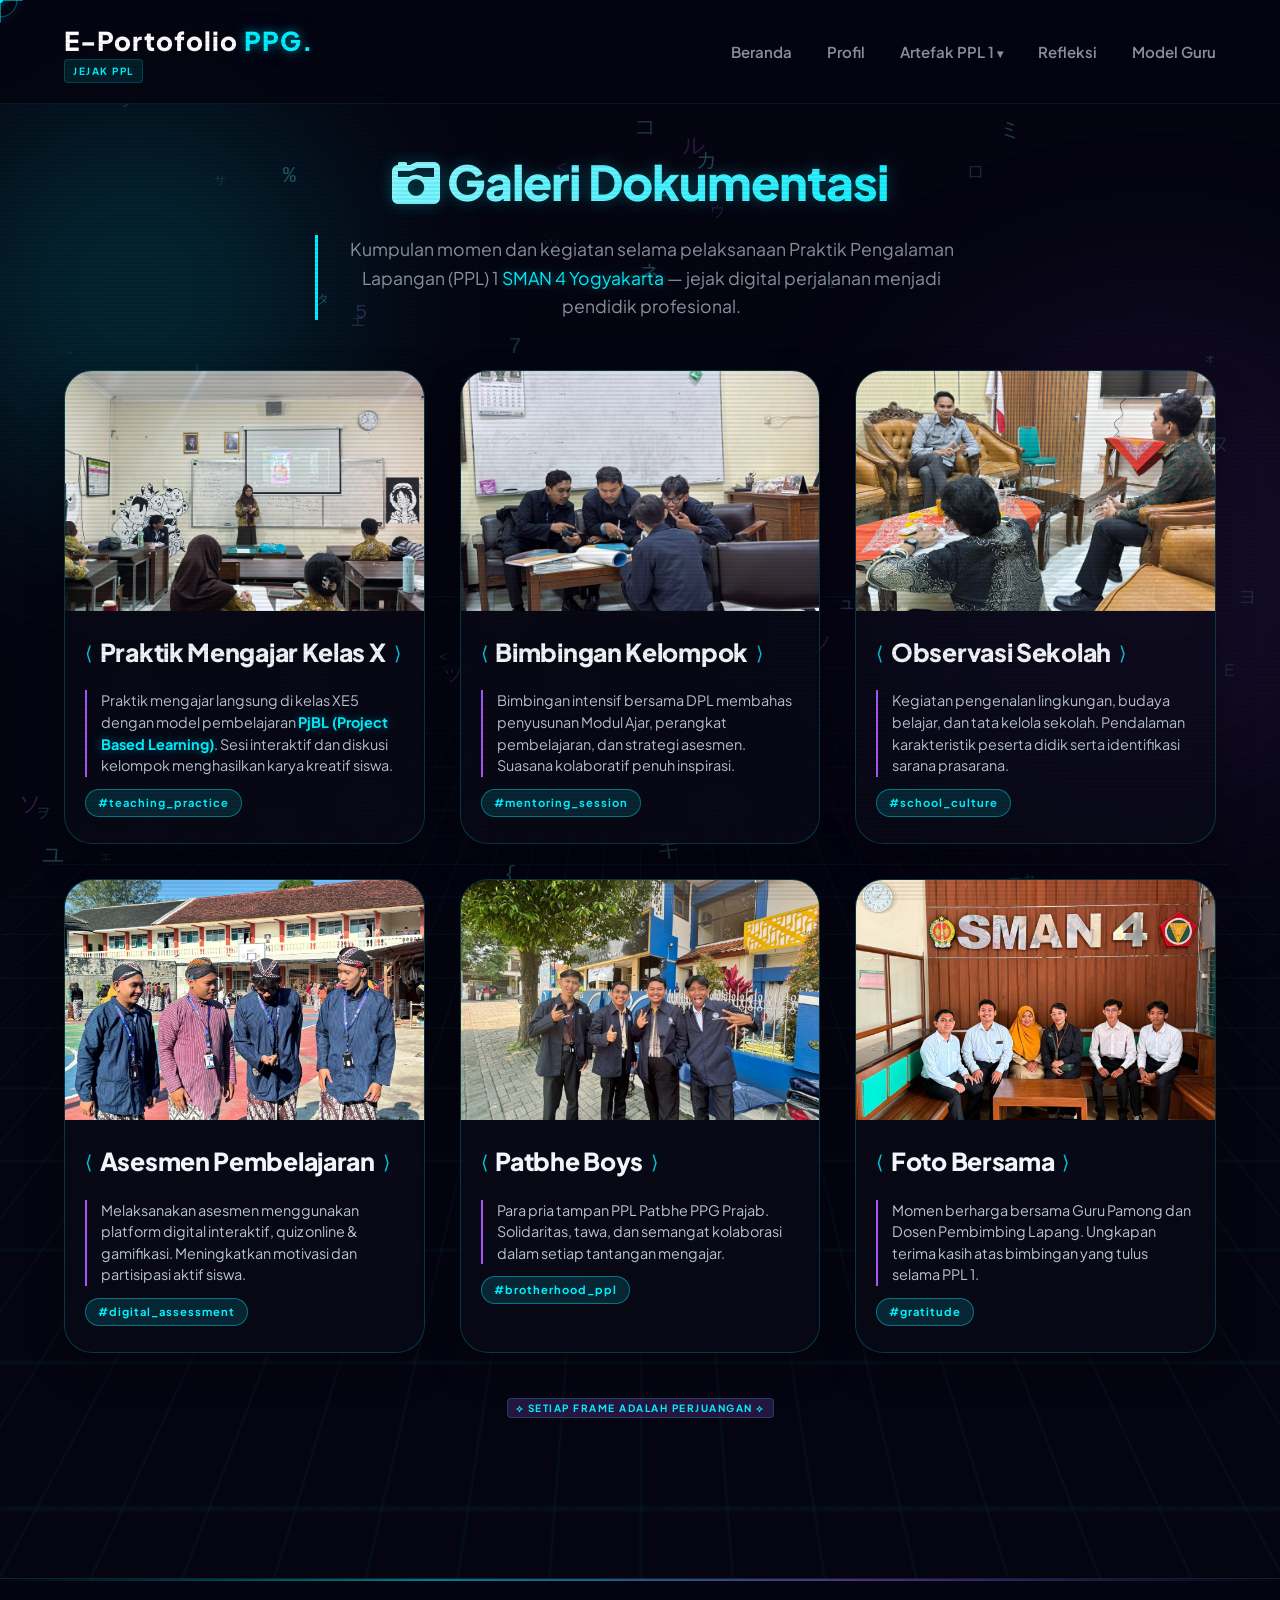
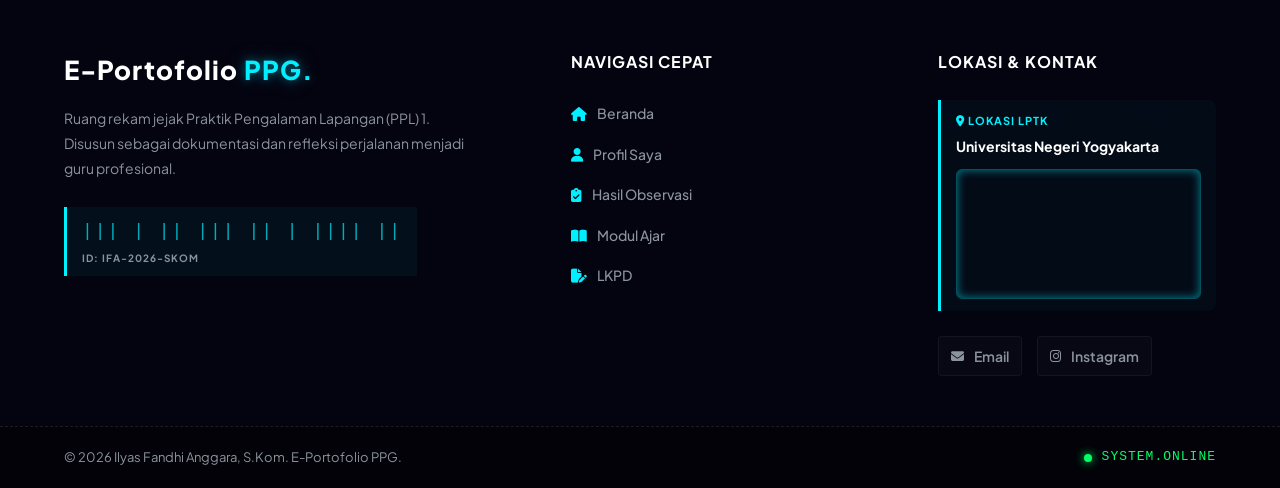
==== commit d8a9cbaf: "update icon" ====
--- a/dokumentasi.html
+++ b/dokumentasi.html
@@ -9,6 +9,7 @@
     <link href="https://fonts.googleapis.com/css2?family=Plus+Jakarta+Sans:wght@300;400;500;600;700;800&display=swap" rel="stylesheet" />
     <link rel="stylesheet" href="Css/dokumentasi.css" />
     <link rel="shortcut icon" href="Images/logo_uny.png" type="image/x-icon" />
+    <link rel="stylesheet" href="https://cdnjs.cloudflare.com/ajax/libs/font-awesome/6.5.1/css/all.min.css" />
   </head>
   <body>
     <div class="cyber-cursor-dot" id="cursor-dot"></div>
@@ -37,12 +38,20 @@
             <li><a href="index.html">Beranda</a></li>
             <li><a href="profil.html">Profil</a></li>
             <li class="dropdown">
-              <a href="#dokumen" class="dropbtn">Artefak PPL 1 <span class="arrow">&#9662;</span></a>
+              <a href="#dokumen" class="dropbtn">Artefak PPL 1 <span class="arrow">&#9662;</span> </a>
               <ul class="dropdown-content">
-                <li><a href="observasi.html">Hasil Observasi</a></li>
-                <li><a href="modul.html">Modul Ajar</a></li>
-                <li><a href="lkpd.html">LKPD</a></li>
-                <li><a href="dokumentasi.html">Dokumentasi</a></li>
+                <li>
+                  <a href="observasi.html"><i class="fa-solid fa-clipboard-check"></i> Hasil Observasi</a>
+                </li>
+                <li>
+                  <a href="modul.html"><i class="fa-solid fa-book-open"></i> Modul Ajar</a>
+                </li>
+                <li>
+                  <a href="lkpd.html"><i class="fa-solid fa-file-pen"></i> LKPD</a>
+                </li>
+                <li>
+                  <a href="dokumentasi.html"><i class="fa-solid fa-images"></i> Dokumentasi</a>
+                </li>
               </ul>
             </li>
             <li><a href="refleksi.html">Refleksi</a></li>
@@ -55,7 +64,7 @@
     <main>
       <div class="container gallery-doc-section">
         <div class="section-header reveal">
-          <h1>📸 Galeri Dokumentasi</h1>
+          <h1><i class="fa-solid fa-camera-retro"></i> Galeri Dokumentasi</h1>
           <p>Kumpulan momen dan kegiatan selama pelaksanaan Praktik Pengalaman Lapangan (PPL) 1 <span class="neon-text">SMAN 4 Yogyakarta</span> — jejak digital perjalanan menjadi pendidik profesional.</p>
         </div>
 
@@ -167,17 +176,27 @@
         <div class="footer-links">
           <h4>NAVIGASI CEPAT</h4>
           <ul>
-            <li><a href="index.html" class="glitch-hover">Beranda</a></li>
-            <li><a href="profil.html" class="glitch-hover">Profil Saya</a></li>
-            <li><a href="observasi.html" class="glitch-hover">Hasil Observasi</a></li>
-            <li><a href="modul.html" class="glitch-hover">Modul Ajar</a></li>
-            <li><a href="lkpd.html" class="glitch-hover">LKPD</a></li>
+            <li>
+              <a href="index.html" class="glitch-hover"><i class="fa-solid fa-house"></i> Beranda</a>
+            </li>
+            <li>
+              <a href="profil.html" class="glitch-hover"><i class="fa-solid fa-user"></i> Profil Saya</a>
+            </li>
+            <li>
+              <a href="observasi.html" class="glitch-hover"><i class="fa-solid fa-clipboard-check"></i> Hasil Observasi</a>
+            </li>
+            <li>
+              <a href="modul.html" class="glitch-hover"><i class="fa-solid fa-book-open"></i> Modul Ajar</a>
+            </li>
+            <li>
+              <a href="lkpd.html" class="glitch-hover"><i class="fa-solid fa-file-pen"></i> LKPD</a>
+            </li>
           </ul>
         </div>
         <div class="footer-social">
           <h4>LOKASI & KONTAK</h4>
           <div class="cyber-location">
-            <span>📍 LOKASI LPTK</span>
+            <span><i class="fa-solid fa-location-dot"></i> LOKASI LPTK</span>
             <strong>Universitas Negeri Yogyakarta</strong>
             <div class="map-wrapper">
               <iframe
@@ -192,8 +211,14 @@
             </div>
           </div>
           <div class="social-grid">
-            <a href="mailto:ilyasfandhianggara@gmail.com" class="social-btn"><span class="btn-bracket">[</span> EML <span class="btn-bracket">]</span><span class="btn-label">Email</span></a>
-            <a href="https://www.instagram.com/fandhidk17/" target="_blank" class="social-btn"><span class="btn-bracket">[</span> IG <span class="btn-bracket">]</span><span class="btn-label">Instagram</span></a>
+            <a href="mailto:ilyasfandhianggara@gmail.com" class="social-btn">
+              <i class="fa-solid fa-envelope"></i>
+              <span class="btn-label">Email</span>
+            </a>
+            <a href="https://www.instagram.com/fandhidk17/" target="_blank" class="social-btn">
+              <i class="fa-brands fa-instagram"></i>
+              <span class="btn-label">Instagram</span>
+            </a>
           </div>
         </div>
       </div>
--- a/Css/dokumentasi.css
+++ b/Css/dokumentasi.css
@@ -445,6 +445,14 @@
   transition: all 0.3s ease;
   border-left: 3px solid transparent;
 }
+/* Ikon di dropdown */
+.dropdown .fa-solid,
+.dropdown-content .fa-solid {
+  margin-right: 8px;
+  font-family: "Font Awesome 6 Free", "Font Awesome 6 Brands";
+  font-weight: 900;
+  color: var(--primary);
+}
 .dropdown-content li a::after {
   display: none;
 }
@@ -559,6 +567,16 @@
   transition: all 0.3s ease;
   display: inline-block;
   position: relative;
+}
+.footer-links i {
+  margin-right: 8px;
+  color: var(--primary);
+  font-family: "Font Awesome 6 Free", "Font Awesome 6 Brands";
+  font-weight: 900;
+  font-style: normal;
+  font-variant: normal;
+  text-rendering: auto;
+  display: inline-block;
 }
 .footer-links a:hover {
   color: var(--primary);
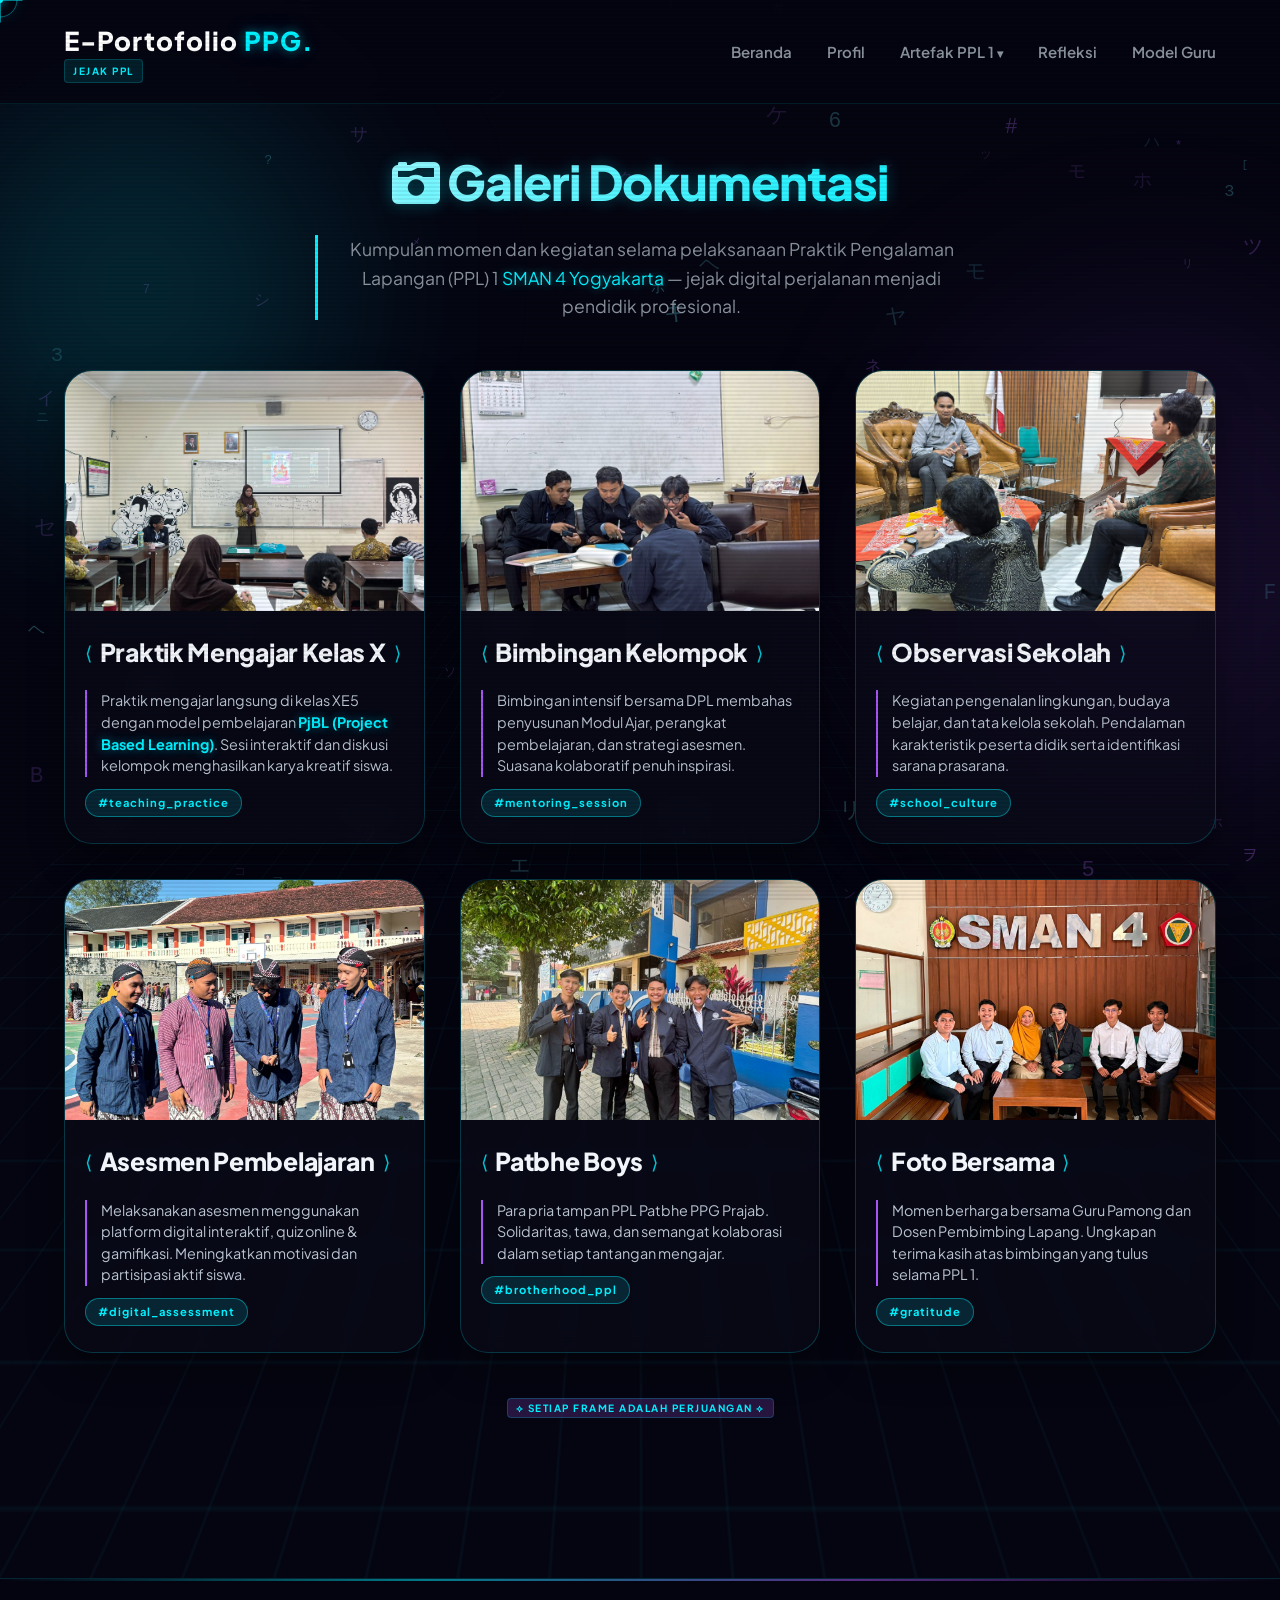
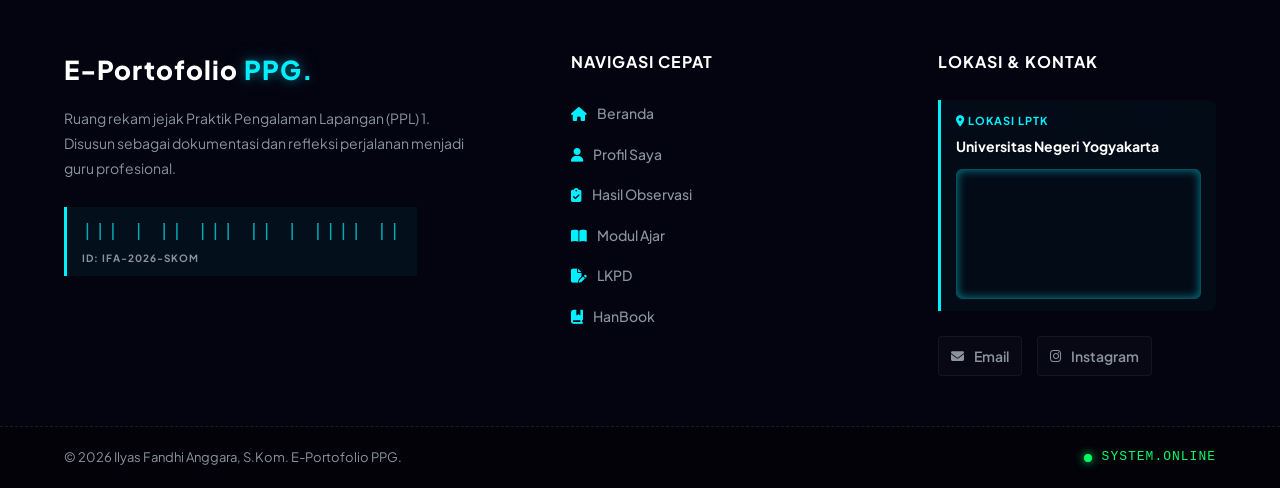
==== commit e1bdc7ff: "update handbook" ====
--- a/dokumentasi.html
+++ b/dokumentasi.html
@@ -50,6 +50,9 @@
                   <a href="lkpd.html"><i class="fa-solid fa-file-pen"></i> LKPD</a>
                 </li>
                 <li>
+                  <a href="handbook.html"><i class="fa-solid fa-book-bookmark"></i> HandBook</a>
+                </li>
+                <li>
                   <a href="dokumentasi.html"><i class="fa-solid fa-images"></i> Dokumentasi</a>
                 </li>
               </ul>
@@ -190,6 +193,9 @@
             </li>
             <li>
               <a href="lkpd.html" class="glitch-hover"><i class="fa-solid fa-file-pen"></i> LKPD</a>
+            </li>
+            <li>
+              <a href="handbook.html" class="glitch-hover"><i class="fa-solid fa-book-bookmark"></i> HanBook</a>
             </li>
           </ul>
         </div>
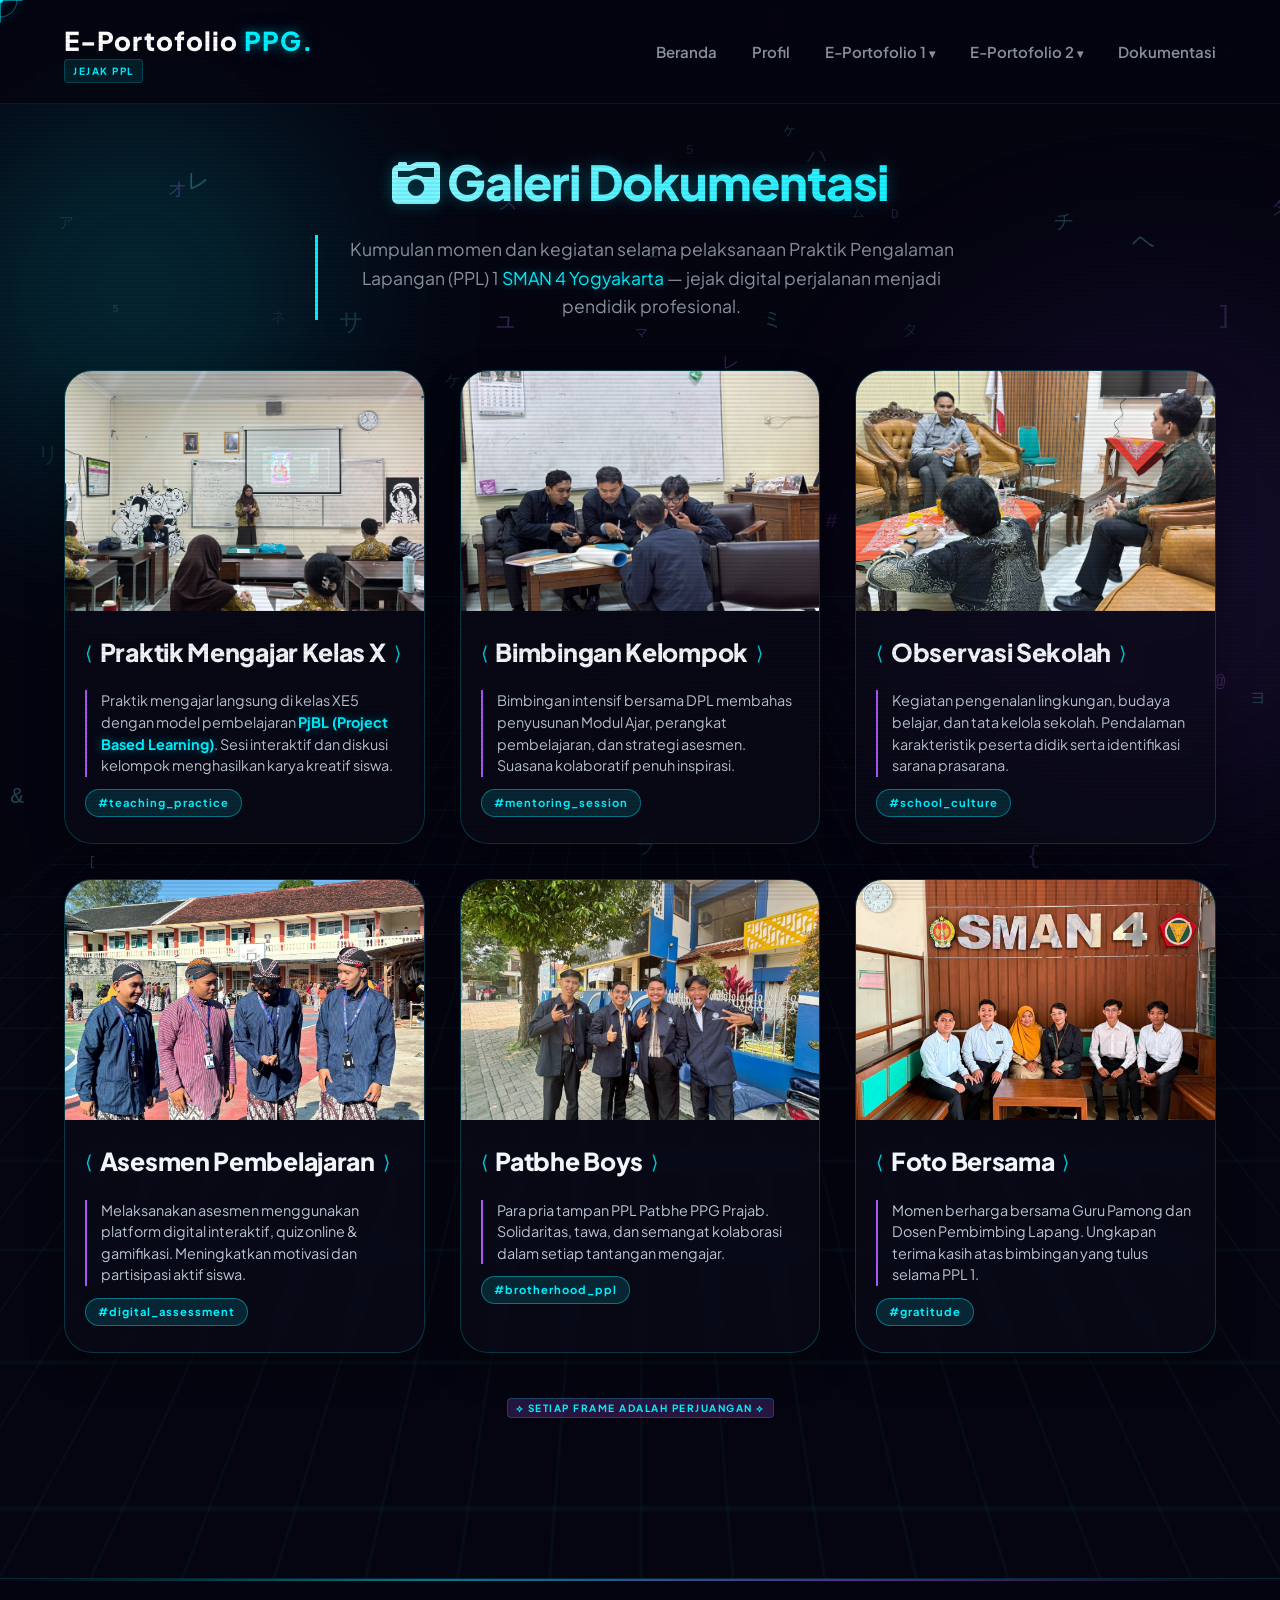
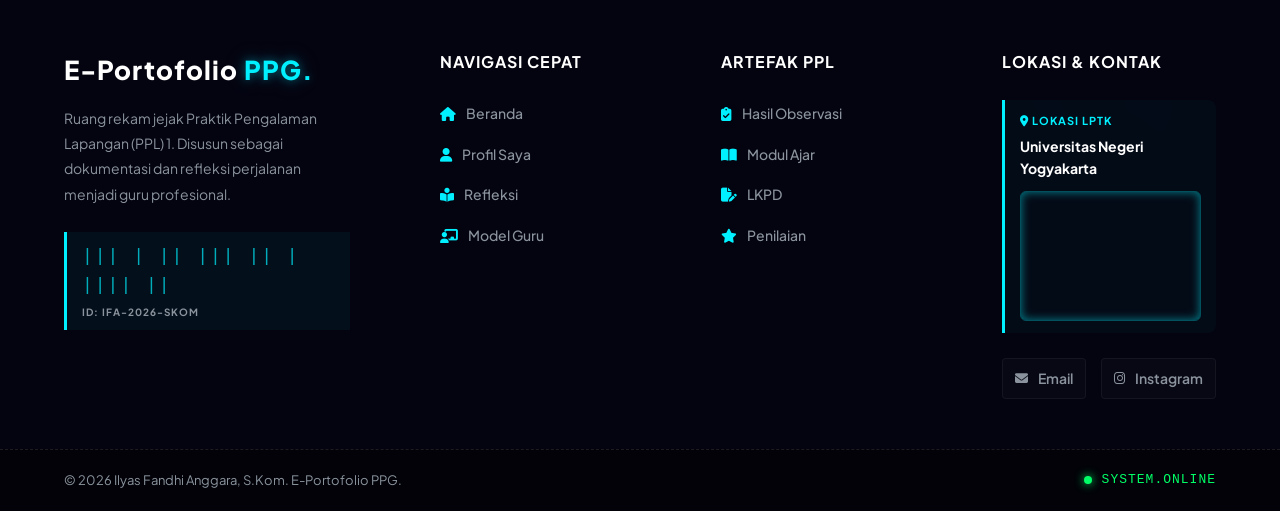
==== commit b415d2d7: "Update Besar" ====
--- a/dokumentasi.html
+++ b/dokumentasi.html
@@ -37,8 +37,9 @@
           <ul class="nav-links" id="nav-links">
             <li><a href="index.html">Beranda</a></li>
             <li><a href="profil.html">Profil</a></li>
+
             <li class="dropdown">
-              <a href="#dokumen" class="dropbtn">Artefak PPL 1 <span class="arrow">&#9662;</span> </a>
+              <a href="#dokumen" class="dropbtn">E-Portofolio 1 <span class="arrow">&#9662;</span> </a>
               <ul class="dropdown-content">
                 <li>
                   <a href="observasi.html"><i class="fa-solid fa-clipboard-check"></i> Hasil Observasi</a>
@@ -50,15 +51,27 @@
                   <a href="lkpd.html"><i class="fa-solid fa-file-pen"></i> LKPD</a>
                 </li>
                 <li>
-                  <a href="handbook.html"><i class="fa-solid fa-book-bookmark"></i> HandBook</a>
-                </li>
-                <li>
-                  <a href="dokumentasi.html"><i class="fa-solid fa-images"></i> Dokumentasi</a>
+                  <a href="penilaian.html"><i class="fa-solid fa-star"></i> Penilaian</a>
+                </li>
+                <li>
+                  <a href="modelguru.html"><i class="fa-solid fa-chalkboard-user"></i> Model Guru</a>
                 </li>
               </ul>
             </li>
-            <li><a href="refleksi.html">Refleksi</a></li>
-            <li><a href="modelguru.html">Model Guru</a></li>
+            <li class="dropdown">
+              <a href="#dokumen" class="dropbtn">E-Portofolio 2 <span class="arrow">&#9662;</span> </a>
+              <ul class="dropdown-content">
+                <li>
+                  <a href="refleksi.html"><i class="fa-solid fa-book-open"></i> Refleksi</a>
+                </li>
+                <li>
+                  <a href="filosofi.html"><i class="fa-solid fa-graduation-cap"></i> Filosofi Mengajar</a>
+                </li>
+              </ul>
+            </li>
+            <li>
+              <a href="dokumentasi.html"> Dokumentasi</a>
+            </li>
           </ul>
         </nav>
       </div>
@@ -167,6 +180,7 @@
 
     <footer class="cyber-footer">
       <div class="footer-glow-line"></div>
+
       <div class="container footer-content reveal">
         <div class="footer-brand">
           <h2 class="logo">E-Portofolio<span class="neon-text flicker"> PPG.</span></h2>
@@ -176,6 +190,7 @@
             <p>ID: IFA-2026-SKOM</p>
           </div>
         </div>
+
         <div class="footer-links">
           <h4>NAVIGASI CEPAT</h4>
           <ul>
@@ -186,6 +201,18 @@
               <a href="profil.html" class="glitch-hover"><i class="fa-solid fa-user"></i> Profil Saya</a>
             </li>
             <li>
+              <a href="refleksi.html" class="glitch-hover"><i class="fa-solid fa-book-open-reader"></i> Refleksi</a>
+            </li>
+            <li>
+              <a href="modelguru.html" class="glitch-hover"><i class="fa-solid fa-chalkboard-user"></i> Model Guru</a>
+            </li>
+          </ul>
+        </div>
+
+        <div class="footer-links">
+          <h4>ARTEFAK PPL</h4>
+          <ul>
+            <li>
               <a href="observasi.html" class="glitch-hover"><i class="fa-solid fa-clipboard-check"></i> Hasil Observasi</a>
             </li>
             <li>
@@ -195,15 +222,18 @@
               <a href="lkpd.html" class="glitch-hover"><i class="fa-solid fa-file-pen"></i> LKPD</a>
             </li>
             <li>
-              <a href="handbook.html" class="glitch-hover"><i class="fa-solid fa-book-bookmark"></i> HanBook</a>
+              <a href="penilaian.html" class="glitch-hover"><i class="fa-solid fa-star"></i> Penilaian</a>
             </li>
           </ul>
         </div>
+
         <div class="footer-social">
           <h4>LOKASI & KONTAK</h4>
+
           <div class="cyber-location">
             <span><i class="fa-solid fa-location-dot"></i> LOKASI LPTK</span>
             <strong>Universitas Negeri Yogyakarta</strong>
+
             <div class="map-wrapper">
               <iframe
                 src="https://maps.google.com/maps?q=Universitas+Negeri+Yogyakarta&t=&z=15&ie=UTF8&iwloc=&output=embed"
@@ -213,9 +243,11 @@
                 allowfullscreen=""
                 loading="lazy"
                 referrerpolicy="no-referrer-when-downgrade"
-              ></iframe>
-            </div>
-          </div>
+              >
+              </iframe>
+            </div>
+          </div>
+
           <div class="social-grid">
             <a href="mailto:ilyasfandhianggara@gmail.com" class="social-btn">
               <i class="fa-solid fa-envelope"></i>
@@ -228,6 +260,7 @@
           </div>
         </div>
       </div>
+
       <div class="footer-bottom">
         <div class="container bottom-flex">
           <p>&copy; 2026 Ilyas Fandhi Anggara, S.Kom. E-Portofolio PPG.</p>
--- a/Css/dokumentasi.css
+++ b/Css/dokumentasi.css
@@ -509,7 +509,7 @@
 }
 .footer-content {
   display: grid;
-  grid-template-columns: 1.5fr 1fr 1fr;
+  grid-template-columns: 1.5fr 1fr 1fr 1fr;
   gap: 90px;
   padding: 70px 0 50px 0;
 }
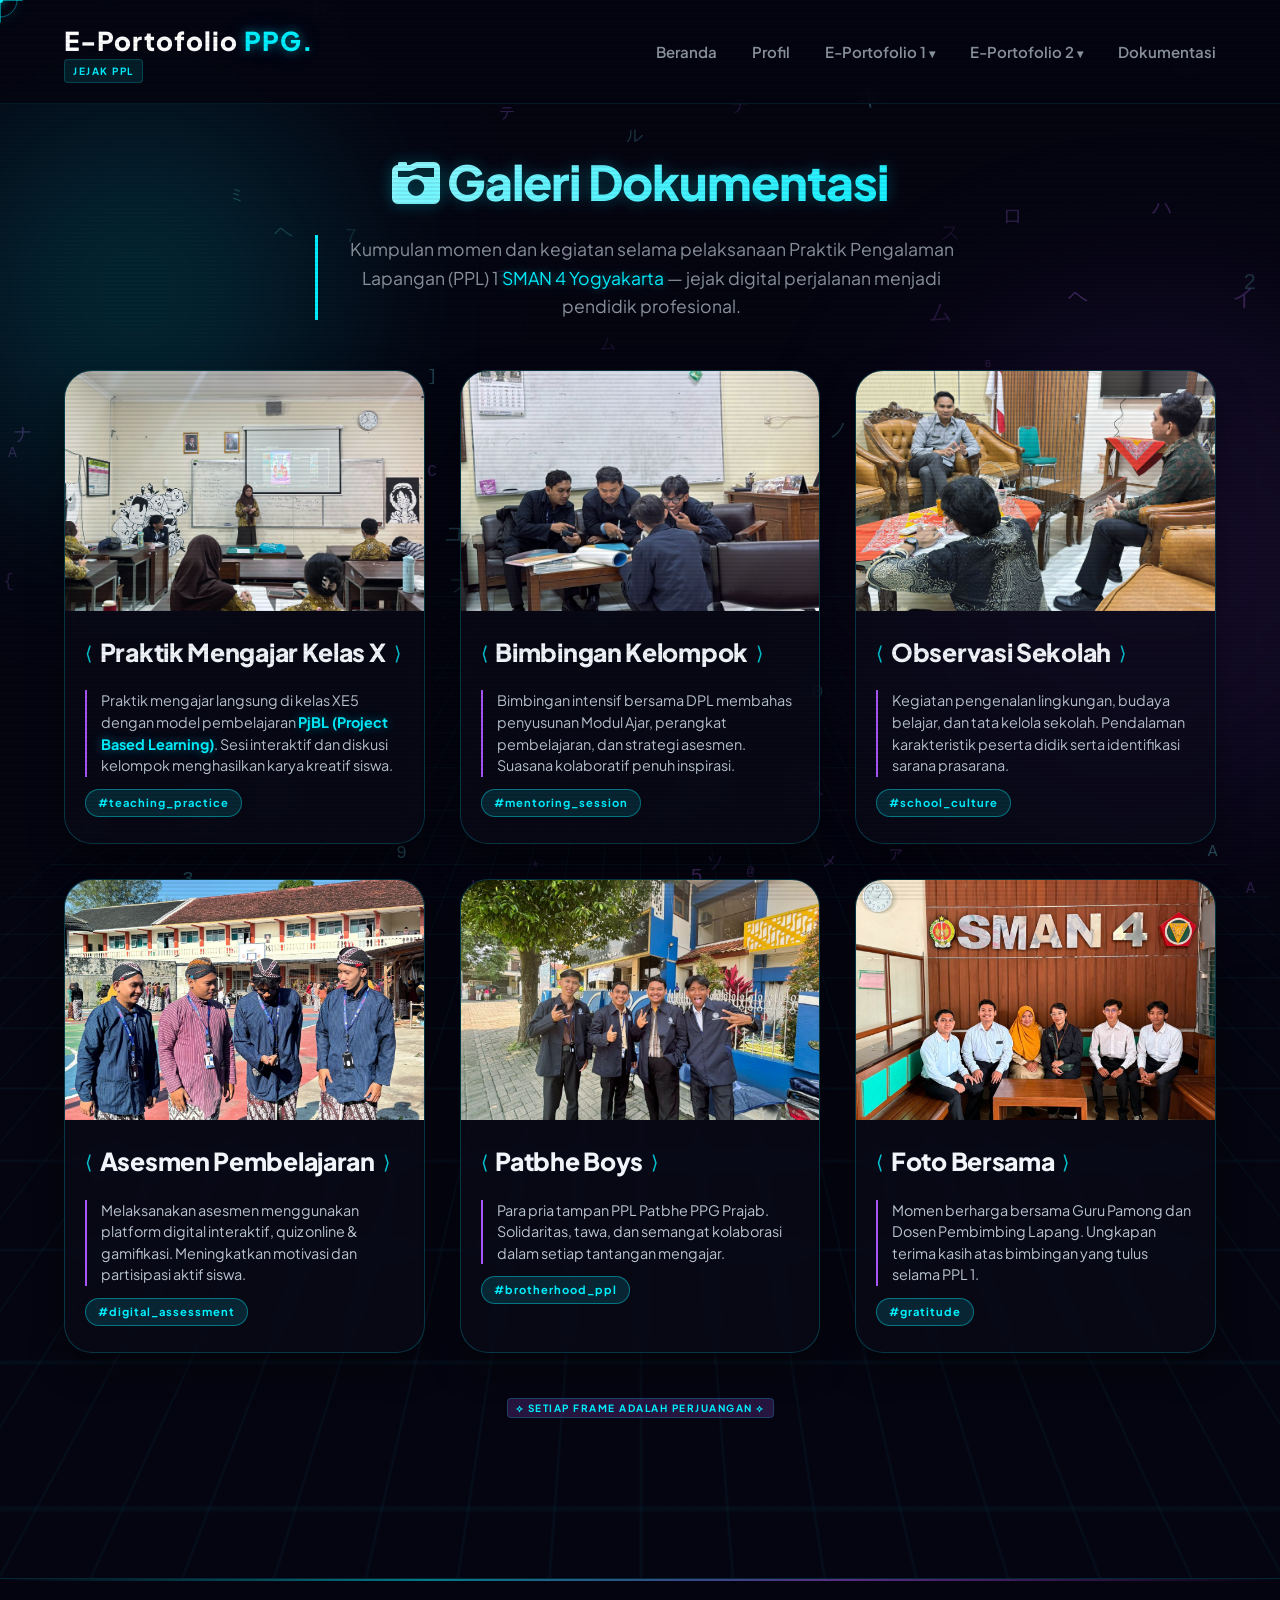
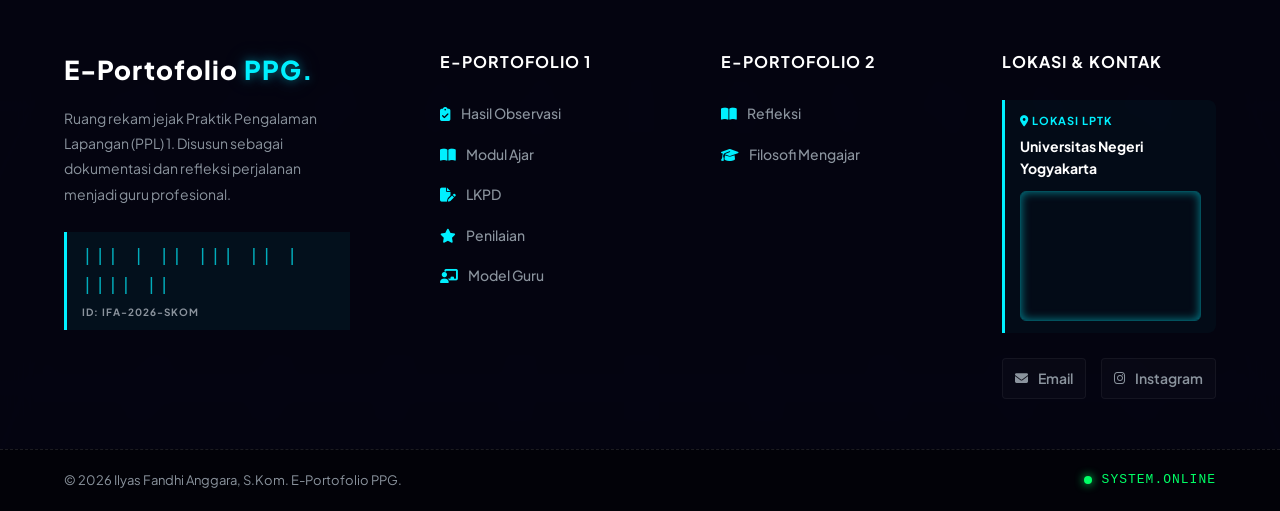
==== commit 56fdd805: "updatemodul" ====
--- a/dokumentasi.html
+++ b/dokumentasi.html
@@ -192,37 +192,34 @@
         </div>
 
         <div class="footer-links">
-          <h4>NAVIGASI CEPAT</h4>
+          <h4>E-Portofolio 1</h4>
           <ul>
             <li>
-              <a href="index.html" class="glitch-hover"><i class="fa-solid fa-house"></i> Beranda</a>
-            </li>
-            <li>
-              <a href="profil.html" class="glitch-hover"><i class="fa-solid fa-user"></i> Profil Saya</a>
-            </li>
-            <li>
-              <a href="refleksi.html" class="glitch-hover"><i class="fa-solid fa-book-open-reader"></i> Refleksi</a>
-            </li>
-            <li>
-              <a href="modelguru.html" class="glitch-hover"><i class="fa-solid fa-chalkboard-user"></i> Model Guru</a>
+              <a href="observasi.html"><i class="fa-solid fa-clipboard-check"></i> Hasil Observasi</a>
+            </li>
+            <li>
+              <a href="modul.html"><i class="fa-solid fa-book-open"></i> Modul Ajar</a>
+            </li>
+            <li>
+              <a href="lkpd.html"><i class="fa-solid fa-file-pen"></i> LKPD</a>
+            </li>
+            <li>
+              <a href="penilaian.html"><i class="fa-solid fa-star"></i> Penilaian</a>
+            </li>
+            <li>
+              <a href="modelguru.html"><i class="fa-solid fa-chalkboard-user"></i> Model Guru</a>
             </li>
           </ul>
         </div>
 
         <div class="footer-links">
-          <h4>ARTEFAK PPL</h4>
+          <h4>E-Portofolio 2</h4>
           <ul>
             <li>
-              <a href="observasi.html" class="glitch-hover"><i class="fa-solid fa-clipboard-check"></i> Hasil Observasi</a>
-            </li>
-            <li>
-              <a href="modul.html" class="glitch-hover"><i class="fa-solid fa-book-open"></i> Modul Ajar</a>
-            </li>
-            <li>
-              <a href="lkpd.html" class="glitch-hover"><i class="fa-solid fa-file-pen"></i> LKPD</a>
-            </li>
-            <li>
-              <a href="penilaian.html" class="glitch-hover"><i class="fa-solid fa-star"></i> Penilaian</a>
+              <a href="refleksi.html"><i class="fa-solid fa-book-open"></i> Refleksi</a>
+            </li>
+            <li>
+              <a href="filosofi.html"><i class="fa-solid fa-graduation-cap"></i> Filosofi Mengajar</a>
             </li>
           </ul>
         </div>
--- a/Css/dokumentasi.css
+++ b/Css/dokumentasi.css
@@ -1091,3 +1091,21 @@
     margin: 15px auto 25px;
   }
 }
+@media (max-width: 600px) {
+  .footer-content {
+    grid-template-columns: 1fr;
+    text-align: center;
+    gap: 40px;
+    padding: 50px 0 30px 0;
+  }
+  .footer-brand {
+    grid-column: 1;
+  }
+  .social-grid {
+    align-items: center;
+  }
+  .bottom-flex {
+    flex-direction: column;
+    text-align: center;
+  }
+}
